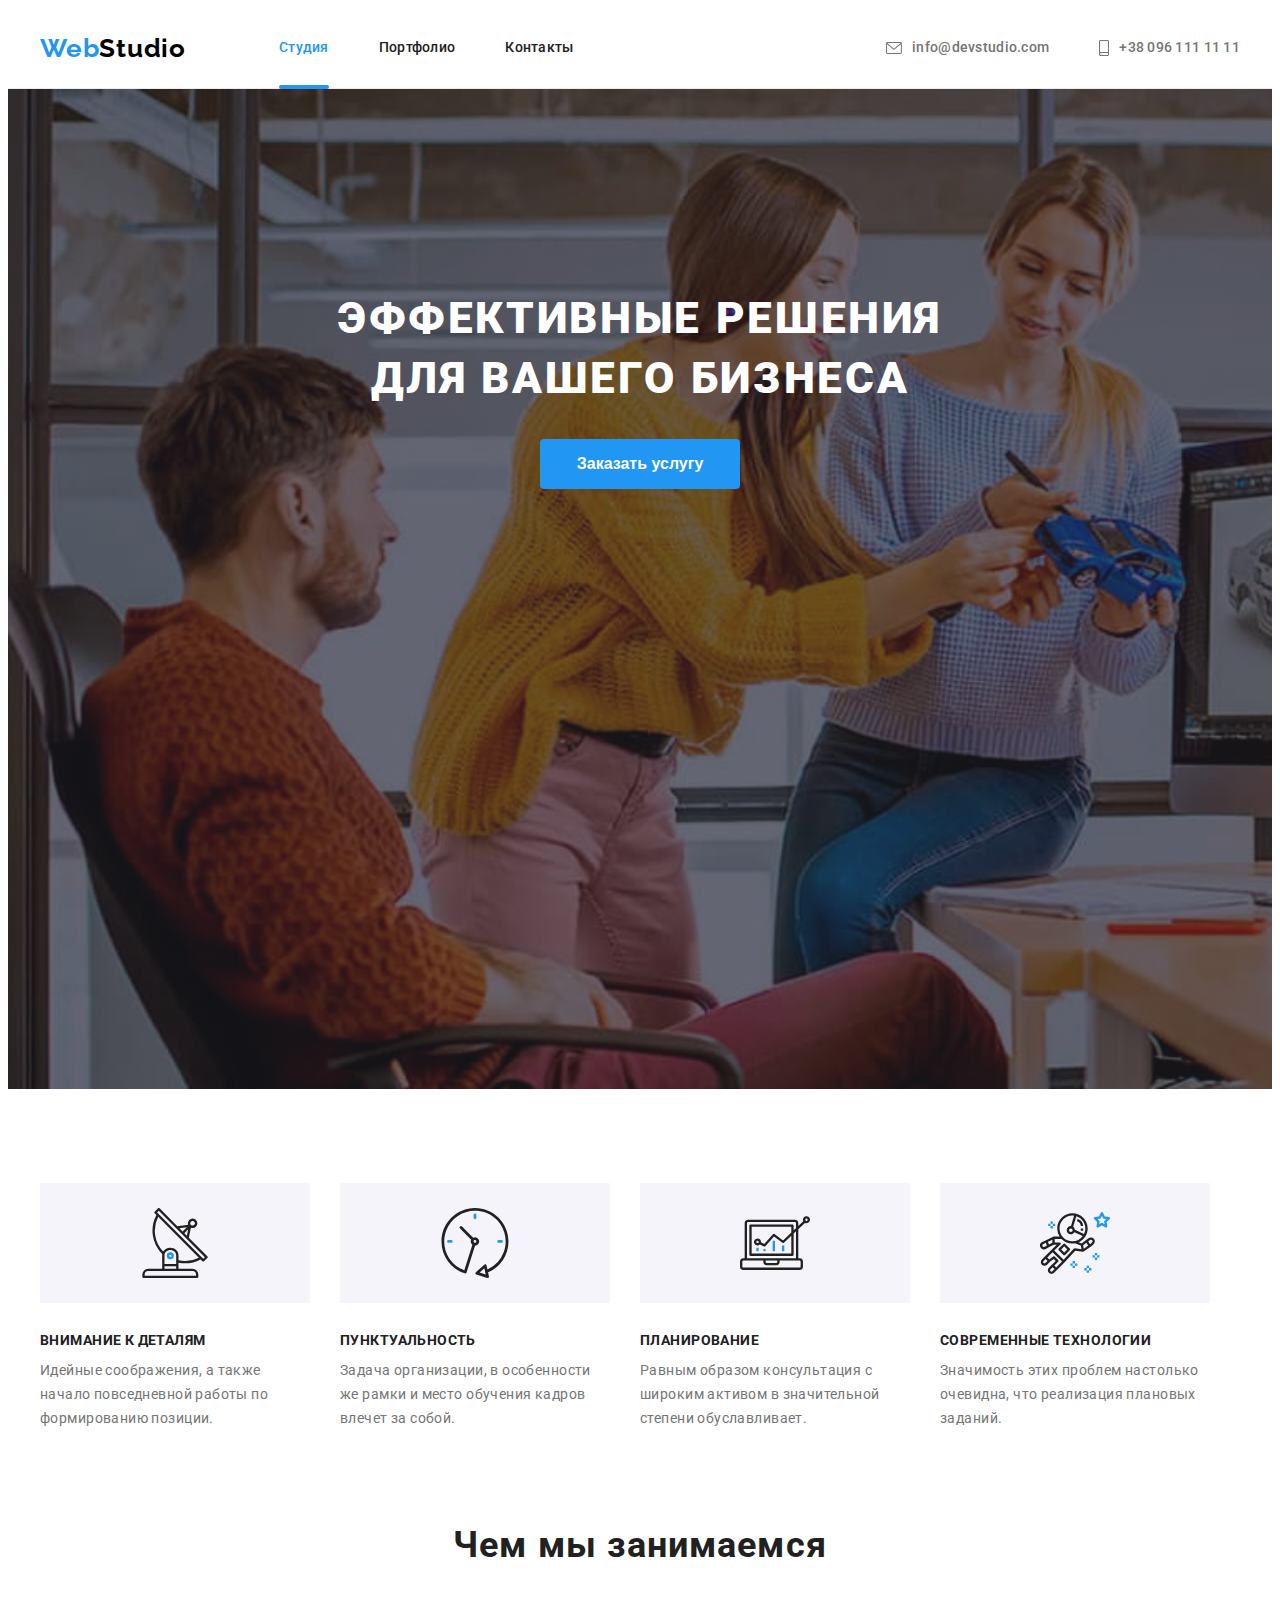
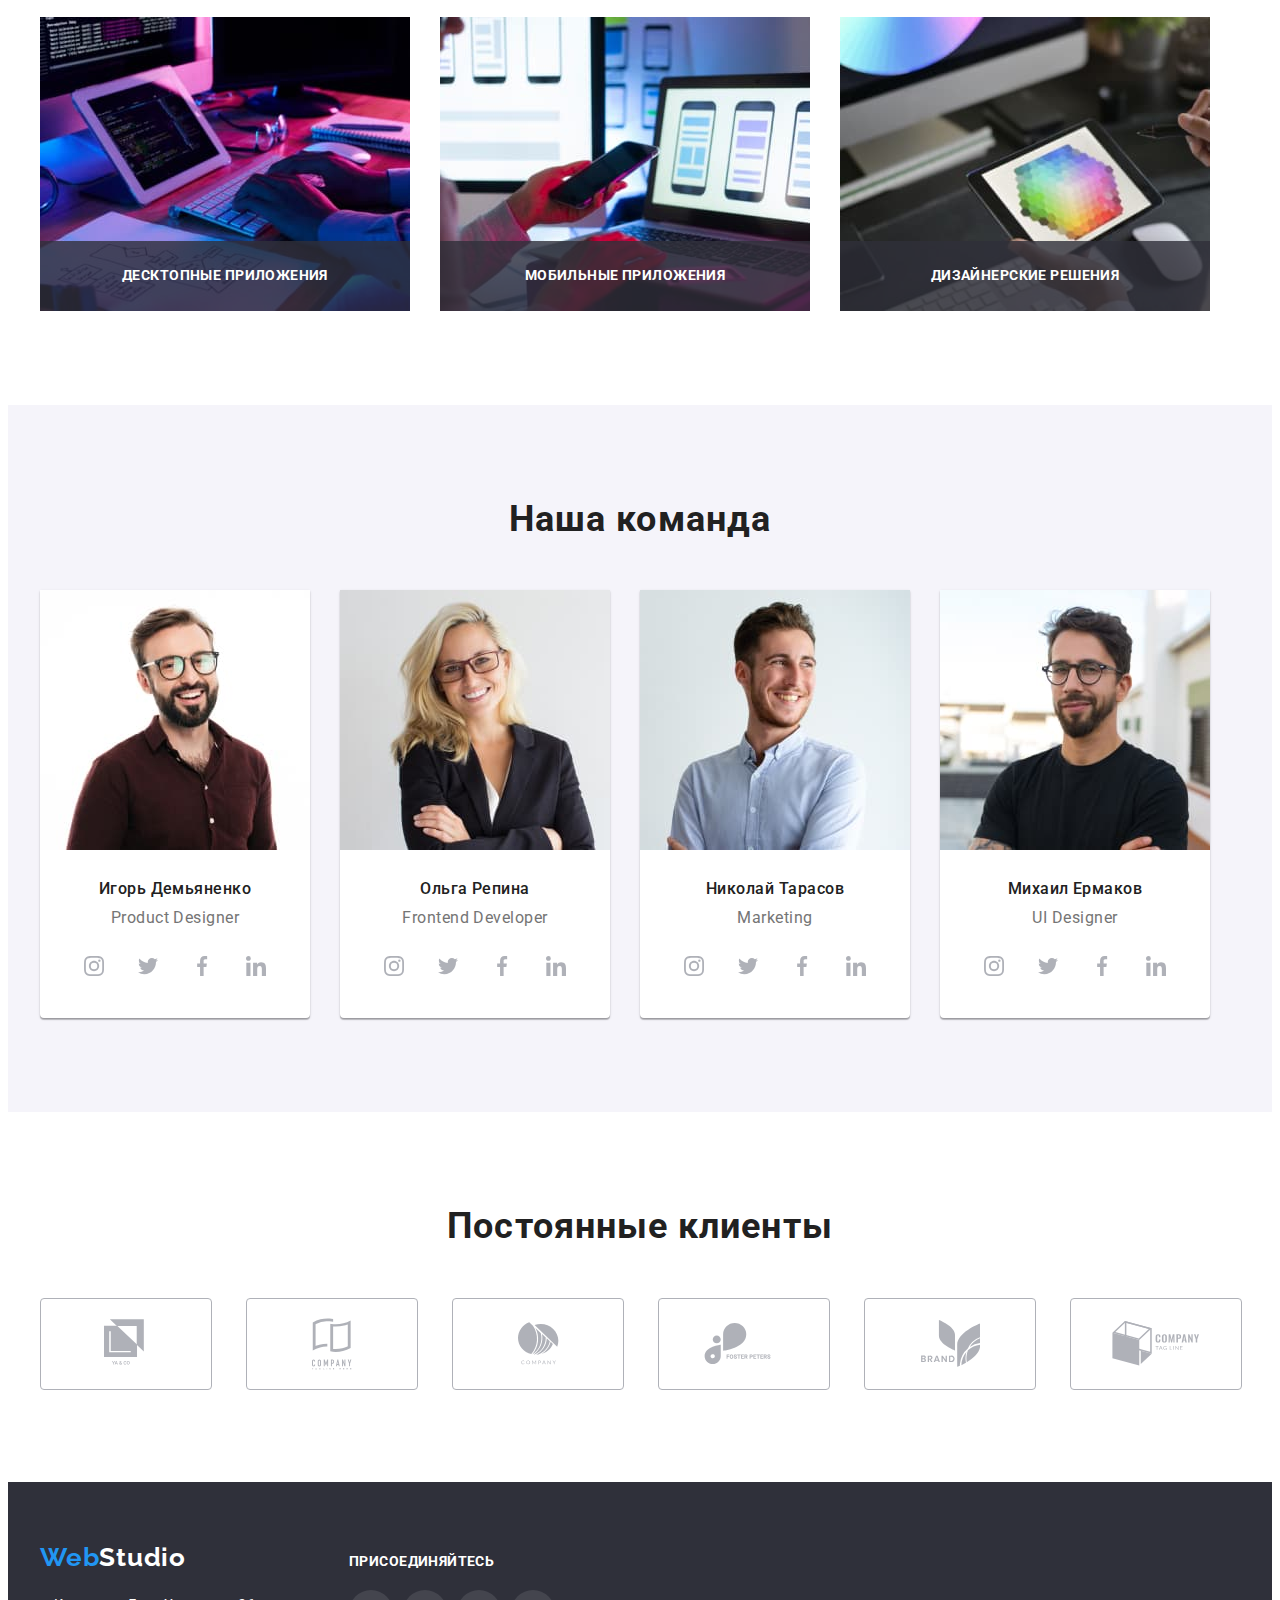
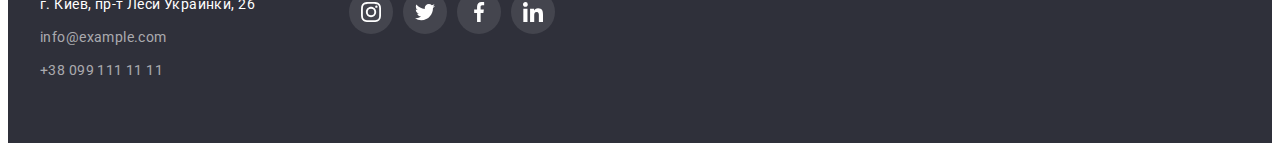
==== index.html @ 07dff934 "add files" ====
<!DOCTYPE html>
<html lang="ru">
  <head>
    <meta charset="UTF-8" />
    <meta http-equiv="X-UA-Compatible" content="IE=edge" />
    <meta name="viewport" content="width=device-width, initial-scale=1.0" />
    <title>Веб студия</title>
    <link
      rel="stylesheet"
      href="https://cdnjs.cloudflare.com/ajax/libs/modern-normalize/1.0.0/modern-normalize.min.css"
      integrity="sha512-ISS7cAi1PEhQ8jnbJpJZMd29NlhNj4AWYyLOSp2CE/CsHxTCu+r+t0D2yoJudVrd0/8fTVPUVDzY5Tvli75u/g=="
      crossorigin="anonymous"
    />
    <link rel="preconnect" href="https://fonts.gstatic.com" />
    <link
      href="https://fonts.googleapis.com/css2?family=Raleway:wght@700&family=Roboto:wght@400;500;700;900&display=swap"
      rel="stylesheet"
    />
    <link rel="stylesheet" href="./css/styles.css" />
  </head>
  <body>
    <!-- Навигация -->
    <header class="header">
      <div class="container">
        <nav class="navigation">
          <a class="link logo-link" href="./index.html" lang="en"
            >Web<span class="logo-text">Studio</span></a>
          <ul class="nav-container navigation-list list">
            <li class="navigation-list-item">
              <a class="navigation-link link current" href="./index.html"
                >Студия</a>
            </li>
            <li class="navigation-list-item">
              <a class="navigation-link link" href="./portfolio.html"
                >Портфолио</a>
            </li>
            <li class="navigation-list-item">
              <a class="navigation-link link" href="">Контакты</a>
            </li>
          </ul>
        </nav>
        <ul class="contact-list list">
          <li class="contact-list-item">
            <a class="link contact-link" href="mailto:info@devstudio.com"
              lang="en">
              <svg class="contact-icon" width="16" height="12" >
                <use href="./img/icons.svg#icon-envelope"></use>
              </svg>
              info@devstudio.com</a>
          </li>
          <li class="contact-list-item">
            <a class="link contact-link" href="tel:+380961111111">
              <svg class="contact-icon" width="10" height="16">
                <use href="./img/icons.svg#icon-smartphone"></use>
              </svg>
            +38 096 111 11 11</a>
          </li>
        </ul>
      </div>
    </header>
    <main>
      <!-- Hero -->
      <section class="hero ">
        <div class="container">
          <h1 class="hero-title">Эффективные решения для вашего бизнеса</h1>
          <button class="modal-btn" type="button" data-modal-open >Заказать услугу</button>
        </div>
      </section>
      <!-- Наши принципы -->
      <section class="section principle">
        <div class="container">
          <h2 class="visually-hidden">Наши принципы</h2>
          <ul class="principle-list list">
            <li class="principle-list-item">
              <div class="principle-img">
              <svg class="principle-icon" width="70" height="70">
                <use href="./img/icons.svg#icon-antenna"></use>
              </svg>
              </div>
              <h3 class="principle-title">Внимание к деталям</h3>
              <p class="principle-description">
                Идейные соображения, а также начало повседневной работы по
                формированию позиции.
              </p>
            </li>
            <li class="principle-list-item">
              <div class="principle-img">
              <svg class="principle-icon" width="70" height="70">
                <use href="./img/icons.svg#icon-clock"></use>
              </svg>
              </div>
              <h3 class="principle-title">Пунктуальность</h3>
              <p class="principle-description">
                Задача организации, в особенности же рамки и место обучения
                кадров влечет за собой.
              </p>
            </li>
            <li class="principle-list-item">
              <div class="principle-img">
              <svg class="principle-icon" width="70" height="70">
                <use href="./img/icons.svg#icon-diagram"></use>
              </svg>
              </div>
              <h3 class="principle-title">Планирование</h3>
              <p class="principle-description">
                Равным образом консультация с широким активом в значительной
                степени обуславливает.
              </p>
            </li>
            <li class="principle-list-item">
              <div class="principle-img">
              <svg class="principle-icon" width="70" height="70">
                <use href="./img/icons.svg#icon-astronaut"></use>
              </svg>
              </div>
              <h3 class="principle-title">Современные технологии</h3>
              <p class="principle-description">
                Значимость этих проблем настолько очевидна, что реализация
                плановых заданий.
              </p>
            </li>
          </ul>
        </div>
      </section>
      <!-- Наши работы -->
      <section class="section our-works">
        <div class="container">
          <h2 class="section-title">Чем мы занимаемся</h2>
          <ul class="work-list list">
            <li class="work-item thumb">
              <div class="thumb">
                <img
                src="./img/prog_1.jpg"
                alt="програмирование"
                width="370"
                height="294"
              /> 
               <div class="thumb-label">
                <h3 class="thumb-description" >Десктопные приложения</h3>
              </div>
              </div>
            </li>
            <li class="work-item">
              <div class="thumb">
                <img 
                src="./img/smart_2.jpg"
                alt="смартфоны"
                width="370"
                height="294"
              /> <div class="thumb-label">
                <h3 class="thumb-description" >Мобильные приложения</h3>
              </div>
              </div>
            </li>
            <li class="work-item">
              <div class="thumb">
                <img
                src="./img/des_3.jpg"
                alt="графический дизайн"
                width="370"
                height="294"
              /> <div class="thumb-label">
               <h3 class="thumb-description" > Дизайнерские решения</h3>
              </div>
              </div>
            </li>
          </ul>
        </div>
      </section>
      <!-- Наша команда -->
      <section class="section our-team">
        <div class="container">
          <h2 class="section-title">Наша команда</h2>
          <ul class="team-list list">
            <li class="team-item">
              <div class="team-img">
                <img
                  src="./img/men_1.jpg"
                  alt="Участник команды"
                  width="270"
                  height="260"
                />
              </div>
              <div class="team-description">
                <h3 class="team-title">Игорь Демьяненко</h3>
                <p class="team-prof" lang="en">Product Designer</p>
                <ul class="social-list list">                  
                  <li class="social-list-item">
                    <a class="social-link link" href="">
                    <svg class="social-icon" width="20" height="20" >
                      <use href="./img/icons.svg#icon-instagram"></use>
                    </svg>
                  </a>
                </li>
                  <li class="social-list-item">
                    <a class="social-link link" href="">
                    <svg class="social-icon" width="20" height="20" >
                      <use href="./img/icons.svg#icon-twitter"></use>
                    </svg>
                  </a></li>
                  <li class="social-list-item">
                    <a class="social-link link" href="">
                    <svg class="social-icon" width="20" height="20" >
                      <use href="./img/icons.svg#icon-facebook"></use>
                    </svg>
                  </a></li>
                  <li class="social-list-item">
                    <a class="social-link link" href="">
                    <svg class="social-icon" width="20" height="20" >
                      <use href="./img/icons.svg#icon-linkedin"></use>
                    </svg>
                  </a>
                </li>
                </ul> 
              </div>
            </li>
            <li class="team-item">
              <div class="team-img">
                <img
                  src="./img/woman_1.jpg"
                  alt="Участник команды"
                  width="270"
                  height="260"
                />
              </div>
              <div class="team-description">
                <h3 class="team-title">Ольга Репина</h3>
                <p class="team-prof" lang="en">Frontend Developer</p>
                <ul class="social-list list">
                  <li class="social-list-item">
                    <a class="social-link link" href="">
                      <svg class="social-icon" width="20" height="20">
                        <use href="./img/icons.svg#icon-instagram"></use>
                      </svg>
                    </a>
                  </li>
                  <li class="social-list-item">
                    <a class="social-link link" href="">
                      <svg class="social-icon" width="20" height="20">
                        <use href="./img/icons.svg#icon-twitter"></use>
                      </svg>
                    </a>
                  </li>
                  <li class="social-list-item">
                    <a class="social-link link" href="">
                      <svg class="social-icon" width="20" height="20">
                        <use href="./img/icons.svg#icon-facebook"></use>
                      </svg>
                    </a>
                  </li>
                  <li class="social-list-item">
                    <a class="social-link link" href="">
                      <svg class="social-icon" width="20" height="20">
                        <use href="./img/icons.svg#icon-linkedin"></use>
                      </svg>
                    </a>
                  </li>
                </ul>
              </div>
            </li>
            <li class="team-item">
              <div class="team-img">
                <img
                  src="./img/men_2.jpg"
                  alt="Участник команды"
                  width="270"
                  height="260"
                />
              </div>
              <div class="team-description">
                <h3 class="team-title">Николай Тарасов</h3>
                <p class="team-prof" lang="en">Marketing</p>
                <ul class="social-list list">
                  <li class="social-list-item">
                    <a class="social-link link" href="">
                      <svg class="social-icon" width="20" height="20">
                        <use href="./img/icons.svg#icon-instagram"></use>
                      </svg>
                    </a>
                  </li>
                  <li class="social-list-item">
                    <a class="social-link link" href="">
                      <svg class="social-icon" width="20" height="20">
                        <use href="./img/icons.svg#icon-twitter"></use>
                      </svg>
                    </a>
                  </li>
                  <li class="social-list-item">
                    <a class="social-link link" href="">
                      <svg class="social-icon" width="20" height="20">
                        <use href="./img/icons.svg#icon-facebook"></use>
                      </svg>
                    </a>
                  </li>
                  <li class="social-list-item">
                    <a class="social-link link" href="">
                      <svg class="social-icon" width="20" height="20">
                        <use href="./img/icons.svg#icon-linkedin"></use>
                      </svg>
                    </a>
                  </li>
                </ul>
              </div>
            </li>
            <li class="team-item">
              <div class="team-img">
                <img
                  src="./img/man_3.jpg"
                  alt="Участник команды"
                  width="270"
                  height="260"
                />
              </div>
              <div class="team-description">
                <h3 class="team-title">Михаил Ермаков</h3>
                <p class="team-prof" lang="en">UI Designer</p>
                <ul class="social-list list">
                  <li class="social-list-item">
                    <a class="social-link link" href="">
                      <svg class="social-icon" width="20" height="20">
                        <use href="./img/icons.svg#icon-instagram"></use>
                      </svg>
                    </a>
                  </li>
                  <li class="social-list-item">
                    <a class="social-link link" href="">
                      <svg class="social-icon" width="20" height="20">
                        <use href="./img/icons.svg#icon-twitter"></use>
                      </svg>
                    </a>
                  </li>
                  <li class="social-list-item">
                    <a class="social-link link" href="">
                      <svg class="social-icon" width="20" height="20">
                        <use href="./img/icons.svg#icon-facebook"></use>
                      </svg>
                    </a>
                  </li>
                  <li class="social-list-item">
                    <a class="social-link link" href="">
                      <svg class="social-icon" width="20" height="20">
                        <use href="./img/icons.svg#icon-linkedin"></use>
                      </svg>
                    </a>
                  </li>
                </ul>
              </div>
            </li>
          </ul>
        </div>
      </section>
      <!-- Постоянные клиенты -->
      <section class="section clients">
          <h2 class="section-title">Постоянные клиенты</h2>
            <div class="container">
            <ul class="clients-list list">
            <li class="clients-list-item">
              <a href="" class="client-link">
                <svg class="client-icon" width="44" height="49">
                  <use href="./img/icons.svg#icon-logo-1"></use>
                </svg>
              </a>
            </li>
            <li class="clients-list-item">
              <a href="" class="client-link">
                <svg class="client-icon" width="40" height="52">
                  <use href="./img/icons.svg#icon-logo-2"></use>
                </svg>
              </a>
            </li>
            <li class="clients-list-item">
              <a href="" class="client-link">
                <svg class="client-icon" width="41" height="43">
                  <use href="./img/icons.svg#icon-logo-3"></use>
                </svg>
              </a>
            </li>
            <li class="clients-list-item">
              <a href="" class="client-link">
                <svg class="client-icon" width="80" height="42">
                  <use href="./img/icons.svg#icon-logo-4"></use>
                </svg>
              </a>
            </li>
            <li class="clients-list-item">
              <a href="" class="client-link">
                <svg class="client-icon" width="59" height="47">
                  <use href="./img/icons.svg#icon-logo-5"></use>
                </svg>
              </a>
            </li>
            <li class="clients-list-item">
              <a href="" class="client-link">
                <svg class="client-icon" width="88" height="45">
                  <use href="./img/icons.svg#icon-logo-6"></use>
                </svg>
              </a>
            </li>
          </ul>
        </div>
      </section>
    </main>
    <!-- Футер -->
    <footer class="section footer">
      <div class="container footer-container">
        <div class="adress-footer">
        <a class="link logo-link" href="./index.html" lang="en"
>Web<span class="logo-text-light">Studio</span></a>
        <address class="adress">
          <ul class="footer-contact-list list">
            <li class="contact-item">
              <a
                class="link adress-link"
                href="https://goo.gl/maps/dKYA59sypBsLwq4S9"
                target="_blank"
                rel="noopener noreferrer"
                >г. Киев, пр-т Леси Украинки, 26</a
              >
            </li>
            <li class="contact-item">
              <a class="link contact-link-footer" href="mailto:info@example.com"
                >info@example.com</a
              >
            </li>
            <li class="contact-item">
              <a class="link contact-link-footer" href="tel:+380991111111"
                >+38 099 111 11 11</a
              >
            </li>
          </ul>
        </address>
        </div>
        <div class="footer-social">
          <p class="footer-social-title">ПРИСОЕДИНЯЙТЕСЬ</p>
          <ul class="footer-social-list list">
            <li class="footer-social-list-item">
              <a class="footer-social-link link" href="">
                <svg class="footer-social-icon" width="20" height="20">
                  <use href="./img/icons.svg#icon-instagram"></use>
                </svg>
              </a>
            </li>
            <li class="footer-social-list-item">
              <a class="footer-social-link link" href="">
                <svg class="footer-social-icon" width="20" height="20">
                  <use href="./img/icons.svg#icon-twitter"></use>
                </svg>
              </a>
            </li>
            <li class="footer-social-list-item">
              <a class="footer-social-link link" href="">
                <svg class="footer-social-icon" width="20" height="20">
                  <use href="./img/icons.svg#icon-facebook"></use>
                </svg>
              </a>
            </li>
            <li class="footer-social-list-item">
              <a class="footer-social-link link" href="">
                <svg class="footer-social-icon" width="20" height="20">
                  <use href="./img/icons.svg#icon-linkedin"></use>
                </svg>
              </a>
            </li>
          </ul>
        </div>
      </div>
    </footer>
    <div class="backdrop is-hidden" data-modal>
      <div class="modal">
        <button class="close-btn" type="button" data-modal-close>
          <svg class="modal-icon" width="11" height="11">
            <use href="./img/icons.svg#icon-Vector"></use>
          </svg> 
        </button>
      </div>
    </div>
    <script src="js/modal.js"></script>
  </body>
</html>
---- css/styles.css ----
:root {
  --main-font: 'Roboto', sans-serif;
  --secondary-font: 'Raleway', sans-serif;
  --accent-color: #2196f3;
  --title-color: #212121;
  --text-color: #757575;
  --back-color: #fff;
  --icon-color: #afb1b8;
  --container-width: 1200px;
  --title-mb: 50px;
  --container-pl: 15px;
  --container-pr: 15px;
  --link-pt: 32px;
  --link-pb: 32px;
  --bg-item-color: #f5f4fa;
  --timing-function: cubic-bezier(0.4, 0, 0.2, 1);
}
h1,
h2,
h3,
p {
  margin: 0;
}
ul,
ol {
  margin: 0;
  padding: 0;
}

img {
  display: block;
}

body {
  font-family: var(--main-font);
}
.link {
  text-decoration: none;
}
.list {
  list-style: none;
}
.visually-hidden {
  position: absolute !important;
  clip: rect(1px 1px 1px 1px); /* IE6 IE7 */
  clip: rect(1px 1px 1px 1px);
  padding: 0 !important;
  border: 0 !important;
  height: 1px !important;
  width: 1px !important;
  overflow: hidden;
}

.container {
  width: var(--container-width);
  margin: 0 auto;
  padding-left: var(--container-pl);
  padding-right: var(--container-pr);
}
.section {
  align-items: center;
  padding-top: 94px;
  padding-bottom: 94px;
}
.adress {
  font-style: normal;
}

/* HEADER */

.header .container {
  display: flex;
  align-items: center;
}
.header {
  border-bottom: 1px solid #ececec;
}
.navigation {
  display: flex;
  align-items: center;
}
.nav-container {
  display: flex;
  align-items: center;
}
.contact-list {
  display: flex;
  align-items: center;
  margin-left: auto;
}
.contact-list-item:not(:last-child) {
  margin-right: 50px;
}

.logo-link {
  display: inline-block;
  font-family: var(--secondary-font);
  font-weight: 700;
  font-size: 26px;
  line-height: 1.19;
  letter-spacing: 0.03em;
  color: var(--accent-color);
  margin-right: 93px;
  padding-top: 24px;
  padding-bottom: 24px;
}
.logo-text {
  font-weight: 700;
  font-size: 26px;
  line-height: 1.19;
  letter-spacing: 0.03em;
  color: #000000;
}
.logo-text-light {
  font-weight: 700;
  font-size: 26px;
  line-height: 1.19;
  letter-spacing: 0.03em;
  color: var(--back-color);
}
.navigation-link {
  display: inline-block;
  font-weight: 500;
  font-size: 14px;
  line-height: 1.14;
  letter-spacing: 0.02em;
  color: var(--title-color);
  padding-top: var(--link-pt);
  padding-bottom: var(--link-pb);
  transition: color 250ms var(--timing-function);
}
.navigation-list-item:not(:last-child) {
  margin-right: 50px;
}
.current {
  color: var(--accent-color);
  position: relative;
}
.current::after {
  position: absolute;
  display: block;
  bottom: -1px;
  left: 0;
  content: '';
  width: 100%;
  background: var(--accent-color);
  border-radius: 2px;
  height: 4px;
}
.navigation-link:hover,
.navigation-link:focus {
  color: var(--accent-color);
}
.contact-link {
  display: flex;
  align-items: center;
  font-weight: 500;
  font-size: 14px;
  line-height: 1.14;
  letter-spacing: 0.02em;
  color: var(--text-color);
  padding-top: var(--link-pt);
  padding-bottom: var(--link-pb);
  transition: color 250ms var(--timing-function);
}

.contact-link:hover,
.contact-link:focus {
  color: var(--accent-color);
}
.contact-icon {
  margin-right: 10px;
  fill: currentColor;
}
/* HERO */
.hero {
  max-width: 1600px;
  height: 600px;
  background-color: #2f303a;
  background-image: linear-gradient(
      rgba(47, 48, 58, 0.4),
      rgba(47, 48, 58, 0.4)
    ),
    url(../img/img_bg.jpg);
  background-repeat: no-repeat;
  background-size: cover;
  padding: 200px 0;
  text-align: center;
  margin-left: auto;
  margin-right: auto;
}

.hero-title {
  font-weight: 900;
  font-size: 44px;
  max-width: 696px;
  text-align: center;
  line-height: 1.36;
  letter-spacing: 0.06em;
  text-transform: uppercase;
  color: var(--back-color);
  margin: auto;
}
.modal-btn {
  display: inline-block;
  min-width: 200px;
  font-weight: 700;
  font-size: 16px;
  line-height: 1.87;
  background-color: var(--accent-color);
  color: var(--back-color);
  padding: 10px 32px;
  border-radius: 4px;
  margin-top: 30px;
  border: none;
  transition: background-color 250ms var(--timing-function);
}
.modal-btn:hover,
.modal-btn:focus {
  background-color: #188ce8;
  cursor: pointer;
}
.backdrop {
  position: fixed;
  top: 0;
  left: 0;
  width: 100%;
  height: 100%;
  opacity: 1;
  background-color: rgba(0, 0, 0, 0.2);
  transition: opacity 250ms var(--timing-function);
}
.backdrop.is-hidden {
  opacity: 0;
  pointer-events: none;
}
.backdrop.is-hidden .modal {
  transform: translate(-50%, -50%) scale(0);
}
.modal {
  position: absolute;
  top: 50%;
  left: 50%;
  transform: translate(-50%, -50%) scale(1);
  min-width: 528px;
  min-height: 581px;
  background-color: var(--back-color);
  box-shadow: 0px 4px 4px rgba(0, 0, 0, 0.25);
  transition: transform 250ms var(--timing-function);
}
.close-btn {
  position: absolute;
  top: 8px;
  right: 8px;
  width: 30px;
  height: 30px;
  border-radius: 50%;
  background: #ffffff;
  border: 1px solid rgba(0, 0, 0, 0.1);
  transition: background-color 250ms var(--timing-function);
}
.close-btn:hover,
.close-btn:focus {
  background-color: red;
}

.modal-icon {
  transition: fill 250ms var(--timing-function);
}

.close-btn:hover .modal-icon,
.close-btn:focus .modal-icon {
  fill: var(--back-color);
}

/* PRINCIPLE */
.principle-img {
  display: flex;
  align-items: center;
  justify-content: center;
  width: 270px;
  height: 120px;
  background-color: var(--bg-item-color);
  margin-bottom: 30px;
}
.principle-list {
  display: flex;
  align-items: center;
}
.principle-title {
  font-weight: 700;
  font-size: 14px;
  line-height: 1.14;
  letter-spacing: 0.03em;
  text-transform: uppercase;
  color: var(--title-color);
  margin-bottom: 10px;
}

.principle-description {
  font-size: 14px;
  line-height: 1.71;
  letter-spacing: 0.03em;
  color: var(--text-color);
}

.principle-list-item {
  width: 270px;
}
.principle-list-item:not(:last-child) {
  margin-right: 30px;
}
/* WORKS */
.section-title {
  font-weight: 700;
  font-size: 36px;
  line-height: 1.16;
  letter-spacing: 0.03em;
  color: var(--title-color);
  text-align: center;
}
.our-works {
  padding-top: 0;
}
.work-list {
  display: flex;
  align-items: center;
}
.work-item:not(:last-child) {
  margin-right: 30px;
}
.section-title {
  margin-bottom: 50px;
}
.thumb {
  position: relative;
}
.thumb-label {
  position: absolute;
  bottom: 0;
  width: 100%;
  background-color: rgba(47, 48, 58, 0.8);
  padding: 27px 0;
}
.thumb-description {
  font-family: var(--main-font);
  font-weight: bold;
  font-size: 14px;
  line-height: 1.14;
  text-align: center;
  letter-spacing: 0.03em;
  text-transform: uppercase;
  color: var(--back-color);
}
/* TEAM */
.our-team {
  background-color: var(--bg-item-color);
}
.team-list {
  display: flex;
  margin-top: -30px;
  margin-left: -30px;
}
.team-item {
  flex-basis: calc(100% / 4-30px);
  margin-top: 30px;
  margin-left: 30px;
  width: 270px;
  background-color: var(--back-color);
  box-shadow: 0px 1px 3px rgba(0, 0, 0, 0.12), 0px 1px 1px rgba(0, 0, 0, 0.14),
    0px 2px 1px rgba(0, 0, 0, 0.2);
  border-radius: 0px 0px 4px 4px;
}
.team-description {
  text-align: center;
  padding: 30px 32px;
}

.team-title {
  font-weight: 500;
  font-size: 16px;
  line-height: 1.18;
  letter-spacing: 0.03em;
  color: var(--title-color);
  margin-bottom: 10px;
}
.team-prof {
  font-size: 16px;
  line-height: 1.18;
  letter-spacing: 0.03em;
  color: var(--text-color);
  margin-bottom: 16px;
}
.social-list {
  display: flex;
  align-items: center;
  justify-content: space-between;
}

.social-link {
  display: flex;
  justify-content: center;
  align-items: center;
  width: 44px;
  height: 44px;
  border-radius: 50%;
  color: var(--icon-color);
  transition: background-color 250ms var(--timing-function);
}
.social-icon {
  fill: currentColor;
  transition: fill 250ms var(--timing-function);
}

.social-link:hover,
.social-link:focus {
  background-color: var(--accent-color);
  color: var(--back-color);
}
/* Постоянные клиенты */
.clients-list {
  display: flex;
  align-items: center;
  justify-content: space-between;
}
.clients-list-item {
  width: 170px;
  height: 90px;
}
.client-link {
  display: flex;
  width: 100%;
  height: 100%;
  align-items: center;
  justify-content: center;
  color: var(--icon-color);
  border: 1px solid var(--icon-color);
  border-radius: 4px;
  transition: border-color 250ms var(--timing-function);
}
.client-icon {
  fill: currentColor;
  transition: fill 250ms var(--timing-function);
}

.client-link:hover,
.client-link:focus {
  border-color: var(--accent-color);
  color: var(--accent-color);
}

/* FOOTER */
.adress-footer {
  margin-right: 70px;
}
.footer {
  background-color: #2f303a;
  padding-top: 60px;
  padding-bottom: 60px;
}
.footer .logo-link {
  padding-top: 0;
  padding-bottom: 0;
  margin-bottom: 20px;
}
.footer .contact-item:not(:last-child) {
  margin-bottom: 9px;
}
.adress-link {
  font-weight: 400;
  font-size: 14px;
  line-height: 1.71;
  letter-spacing: 0.03em;
  color: var(--back-color);
}
.contact-link-footer {
  font-weight: 400;
  font-size: 14px;
  line-height: 1.71;
  letter-spacing: 0.03em;
  color: rgba(255, 255, 255, 0.6);
  transition: color 250ms var(--timing-function);
}

.contact-link-footer:hover,
.contact-link-footer:focus {
  color: var(--accent-color);
}
.footer-container {
  display: flex;
  align-items: baseline;
}
.footer-social-title {
  font-family: var(--main-font);
  font-style: normal;
  font-weight: bold;
  font-size: 14px;
  line-height: 1.14;
  letter-spacing: 0.03em;
  text-transform: uppercase;
  color: var(--back-color);
  margin-bottom: 20px;
}
.footer-social-list {
  display: flex;
  align-items: center;
  justify-content: space-between;
  width: 206px;
}
.footer-social-list-item {
  width: 44px;
  height: 44px;
}
.footer-social-link {
  display: flex;
  align-items: center;
  justify-content: center;
  width: 100%;
  height: 100%;
  border-radius: 50%;
  background: rgba(255, 255, 255, 0.1);
  transition: background-color 250ms var(--timing-function);
}
.footer-social-icon {
  fill: var(--back-color);
}
.footer-social-link:hover,
.footer-social-link:focus {
  background-color: var(--accent-color);
}
/* PORTFOLIO */

.porfolio-btn-list {
  display: flex;
  margin-bottom: 34px;
  justify-content: center;
}

.portfolio-btn {
  display: inline-block;
  font-weight: 500;
  font-size: 16px;
  line-height: 1.62;
  letter-spacing: 0.03em;
  color: var(--title-color);
  padding: 6px 22px;
  text-align: center;
  border-radius: 4px;
  background-color: #f5f4fa;
  border: none;
  transition: background-color 250ms var(--timing-function),
    color 250ms var(--timing-function), box-shadow 250ms var(--timing-function);
}
.portfolio-btn-all {
  background-color: var(--accent-color);
  color: var(--back-color);
  box-shadow: 0px 3px 1px rgba(0, 0, 0, 0.1), 0px 1px 2px rgba(0, 0, 0, 0.08),
    0px 2px 2px rgba(0, 0, 0, 0.12);
}
.portfolio-items {
  margin-right: 8px;
}
.portfolio-btn:hover,
.portfolio-btn:focus {
  background-color: var(--accent-color);
  color: var(--back-color);
  cursor: pointer;
  box-shadow: 0px 3px 1px rgba(0, 0, 0, 0.1), 0px 1px 2px rgba(0, 0, 0, 0.08),
    0px 2px 2px rgba(0, 0, 0, 0.12);
}
.portfolio-card-link {
  display: block;
  transition: box-shadow 250ms var(--timing-function);
}
.portfolio-card-link:hover,
.portfolio-card-link:focus {
  box-shadow: 0px 1px 1px rgba(0, 0, 0, 0.12), 0px 4px 4px rgba(0, 0, 0, 0.06),
    1px 4px 6px rgba(0, 0, 0, 0.16);
}
/* EXAMPLE */
.example-title {
  font-weight: 700px;
  font-size: 18px;
  line-height: 2;
  letter-spacing: 0.06em;
  color: var(--title-color);
  margin-bottom: 4px;
}
.example-list {
  display: flex;
  flex-wrap: wrap;
  margin-top: -30px;
  margin-left: -30px;
}
.example-item {
  flex-basis: calc(100% / 3 - 30px);
  margin-top: 30px;
  margin-left: 30px;
  width: 370px;
}
.example-cont-description {
  padding: 20px 24px;
  border: 1px solid #eeeeee;
  border-top: none;
}
.example-description {
  font-weight: 400;
  font-size: 16px;
  line-height: 1.87;
  letter-spacing: 0.03em;
  color: var(--text-color);
}

.example-foto {
  position: relative;
  overflow: hidden;
}

.overlay-text {
  position: absolute;
  bottom: 0;
  padding: 63px 24px;
  width: 100%;
  height: 100%;
  overflow: hidden;
  font-family: var(--main-font);
  font-size: 18px;
  line-height: 1.55;
  letter-spacing: 0.03em;
  color: var(--back-color);
  background: rgba(33, 150, 243, 0.9);
  transform: translateY(101%);
  transition: transform 250ms var(--timing-function);
}

.portfolio-card-link:hover .overlay-text,
.portfolio-card-link:focus .overlay-text {
  transform: translateY(0%);
  display: inline-block;
}
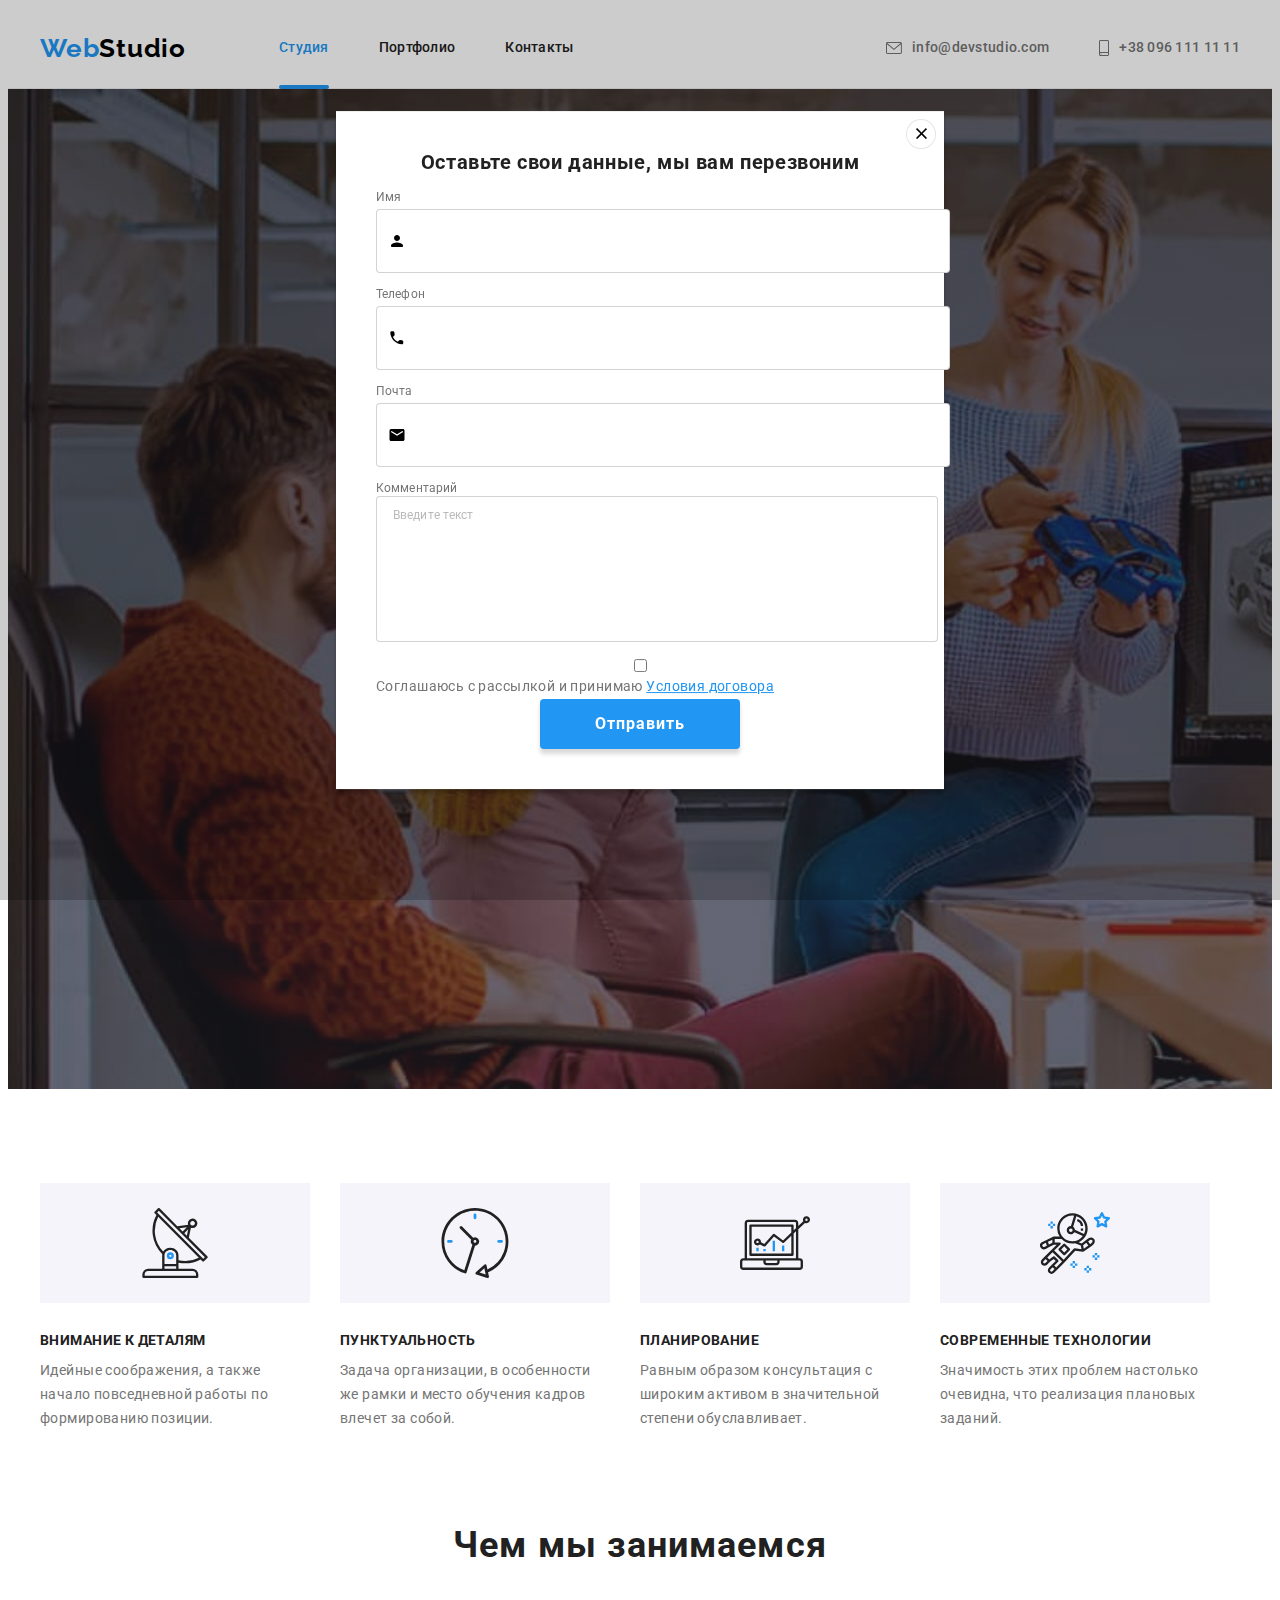
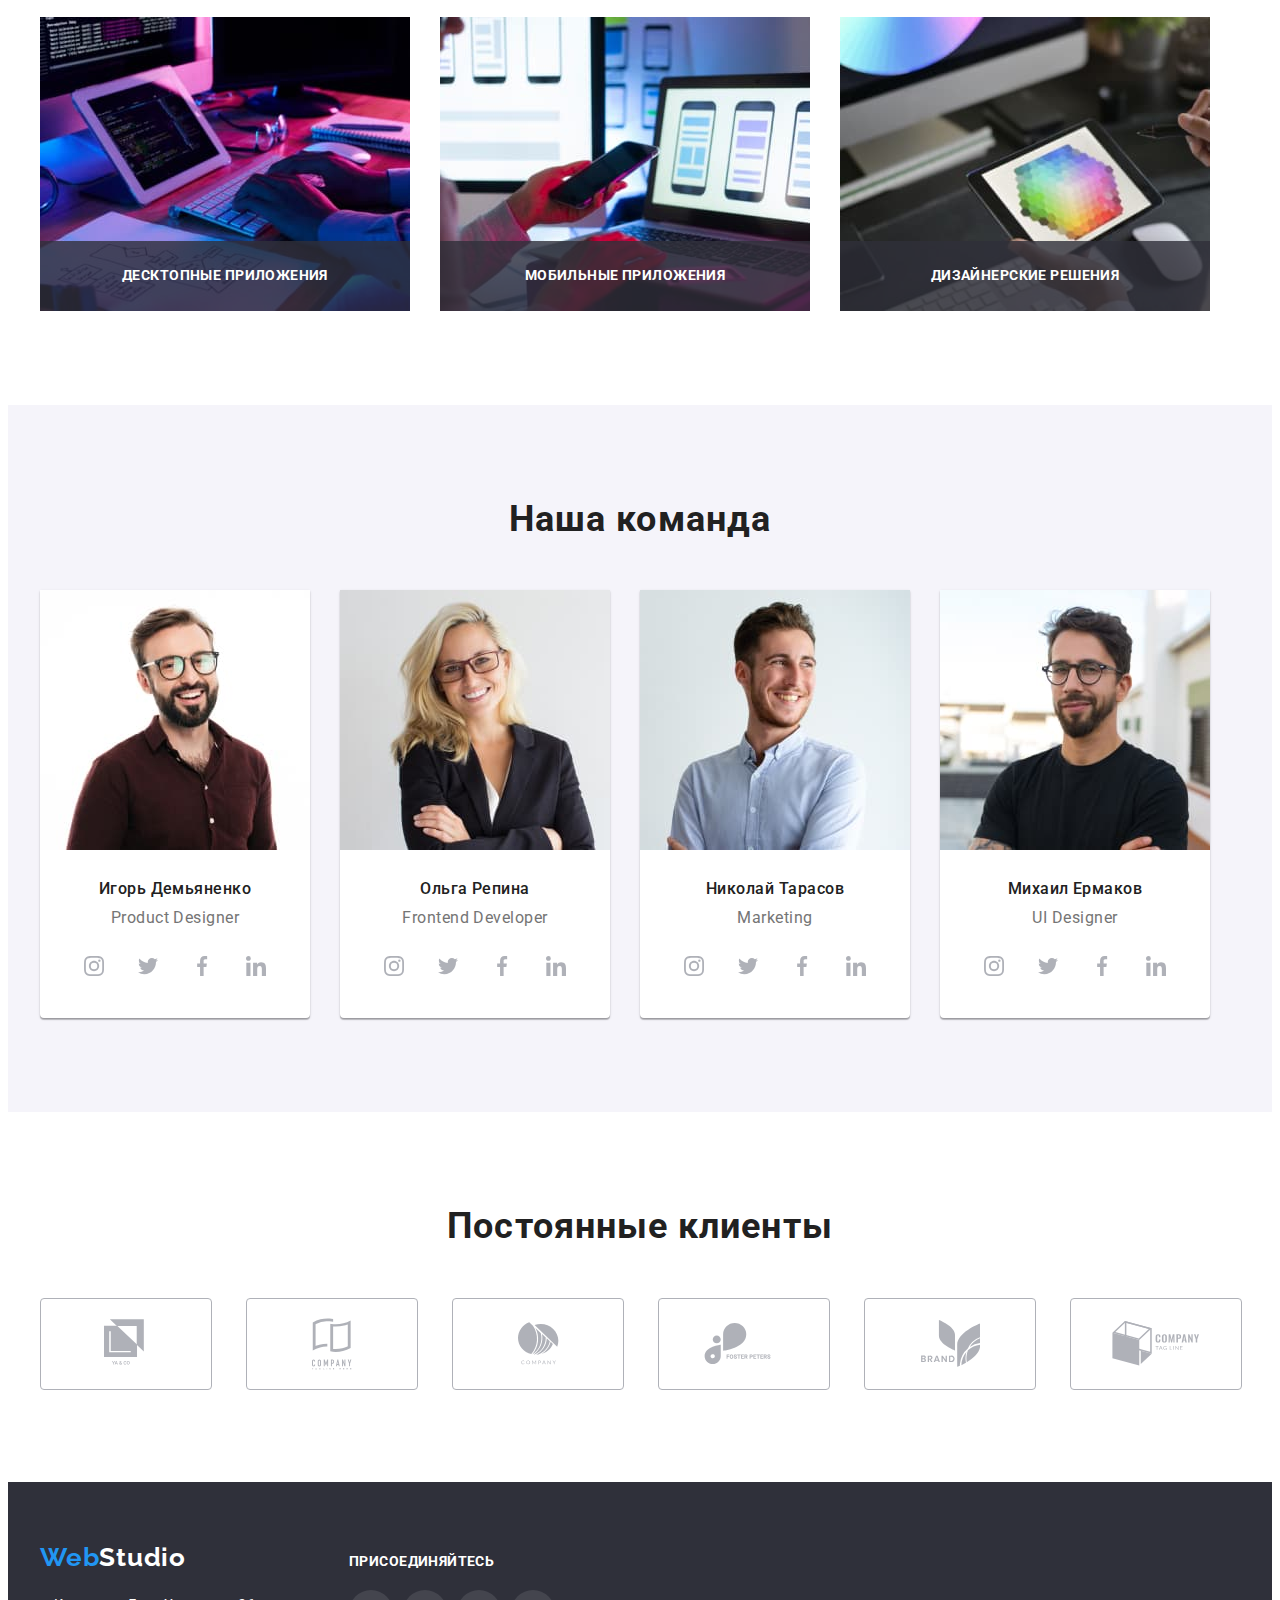
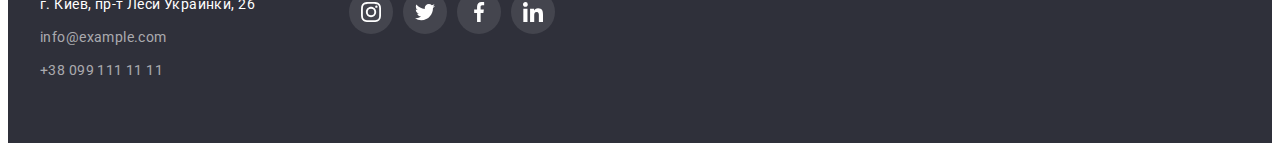
==== commit ab7d40bc: "mark4" ====
--- a/index.html
+++ b/index.html
@@ -465,8 +465,46 @@
         </div>
       </div>
     </footer>
-    <div class="backdrop is-hidden" data-modal>
+    <!-- MODAL -->
+    <div class="backdrop " data-modal>
       <div class="modal">
+        <form class="form" autocomplete="off">
+          <b class="form-title">Оставьте свои данные, мы вам перезвоним</b>
+            <label class="form-field">
+              <span class="form-label">Имя</span>
+              <span class="form-wrapper">
+                <input class="form-input" type="text" name="name">
+                <svg class="form-icon" width="18" height="18">
+                  <use href="./img/icons.svg#icon-person-black-18dp-1"></use>
+                </svg>
+              </span>
+            </label>
+            <label class="form-field">
+              <span class="form-label">Телефон</span>
+              <span class="form-wrapper">
+                <input class="form-input" type="tel" name="tel">
+                <svg class="form-icon" width="18" height="18">
+                  <use href="./img/icons.svg#icon-phone-black-18dp-1"></use>
+                </svg>
+              </span>
+            </label>
+            <label class="form-field">
+              <span class="form-label">Почта</span>
+              <span class="form-wrapper">
+                <input class="form-input" type="email" name="mail">
+                <svg class="form-icon" width="18" height="18">
+                  <use href="./img/icons.svg#icon-email-black-18dp-1"></use>
+                </svg>
+              </span>
+            </label>
+            <label class="form-field">
+              <span class="form-label">Комментарий</span>
+              <textarea class="form-comment" name="comment" placeholder="Введите текст"></textarea>
+            </label>
+            <input class="form-checkbox-input" type="checkbox" name="agreement" id="chec-inp">
+            <label class="form-checkbox" for="chec-inp">Соглашаюсь с рассылкой и принимаю&nbsp<a class="form-link" href="#">Условия договора</a></label>
+          <button class="form-btn" type="submit">Отправить</button>
+        </form>
         <button class="close-btn" type="button" data-modal-close>
           <svg class="modal-icon" width="11" height="11">
             <use href="./img/icons.svg#icon-Vector"></use>
--- a/css/styles.css
+++ b/css/styles.css
@@ -201,6 +201,8 @@
   color: var(--back-color);
   margin: auto;
 }
+/* MODAL */
+
 .modal-btn {
   display: inline-block;
   min-width: 200px;
@@ -241,6 +243,7 @@
   position: absolute;
   top: 50%;
   left: 50%;
+  padding: 40px;
   transform: translate(-50%, -50%) scale(1);
   min-width: 528px;
   min-height: 581px;
@@ -272,7 +275,115 @@
 .close-btn:focus .modal-icon {
   fill: var(--back-color);
 }
-
+.form {
+  display: flex;
+  flex-direction: column;
+}
+.form-title {
+  font-family: var(--main-font);
+  font-size: 20px;
+  line-height: 1.15;
+  text-align: center;
+  letter-spacing: 0.03em;
+  color: #212121;
+  margin-bottom: 12px;
+}
+.form-label {
+  font-family: var(--main-font);
+  font-size: 12px;
+  line-height: 1.16;
+  letter-spacing: 0.01em;
+  color: #757575;
+}
+.form-field:not(:last-child) {
+  margin-bottom: 10px;
+}
+.form-input {
+  width: 100%;
+  height: 40px;
+  padding-left: 42px;
+  padding-top: 11px;
+  padding-bottom: 11px;
+  border: 1px solid rgba(33, 33, 33, 0.2);
+  border-radius: 4px;
+  transition: border-color 250ms cubic-bezier(0.4, 0, 0.2, 1);
+}
+.form-input:focus {
+  border-color: var(--accent-color);
+  outline: none;
+}
+.form-input:focus + .form-icon {
+  fill: var(--accent-color);
+}
+.form-wrapper {
+  position: relative;
+  display: block;
+  margin-top: 4px;
+}
+
+.form-icon {
+  display: block;
+  position: absolute;
+  top: 50%;
+  left: 12px;
+  transform: translateY(-50%);
+  transition: fill 250ms cubic-bezier(0.4, 0, 0.2, 1);
+}
+.form-comment {
+  width: 100%;
+  height: 120px;
+  padding: 12px 16px;
+  border: 1px solid rgba(33, 33, 33, 0.2);
+  border-radius: 4px;
+  outline: none;
+  resize: none;
+  transition: border-color 250ms cubic-bezier(0.4, 0, 0.2, 1);
+}
+.form-comment:focus {
+  border-color: var(--accent-color);
+}
+.form-comment::placeholder {
+  font-family: var(--main-font);
+  font-size: 12px;
+  line-height: 1.16;
+  letter-spacing: 0.01em;
+  color: rgba(117, 117, 117, 0.5);
+}
+.form-btn {
+  margin: auto;
+  padding: 10px 55px;
+  font-family: Roboto;
+  font-style: normal;
+  font-weight: bold;
+  font-size: 16px;
+  line-height: 1.87;
+  display: flex;
+  align-items: center;
+  text-align: center;
+  letter-spacing: 0.06em;
+  color: #ffffff;
+  background: #2196f3;
+  box-shadow: 0px 4px 4px rgba(0, 0, 0, 0.15);
+  border-radius: 4px;
+  border: none;
+}
+.form-btn:hover,
+.form-btn:focus {
+  background: #188ce8;
+}
+
+.form-checkbox {
+  display: flex;
+  align-items: center;
+  font-family: var(--main-font);
+  font-size: 14px;
+  line-height: 1.71;
+  letter-spacing: 0.03em;
+  color: #757575;
+}
+.form-link {
+  color: var(--accent-color);
+}
 /* PRINCIPLE */
 .principle-img {
   display: flex;
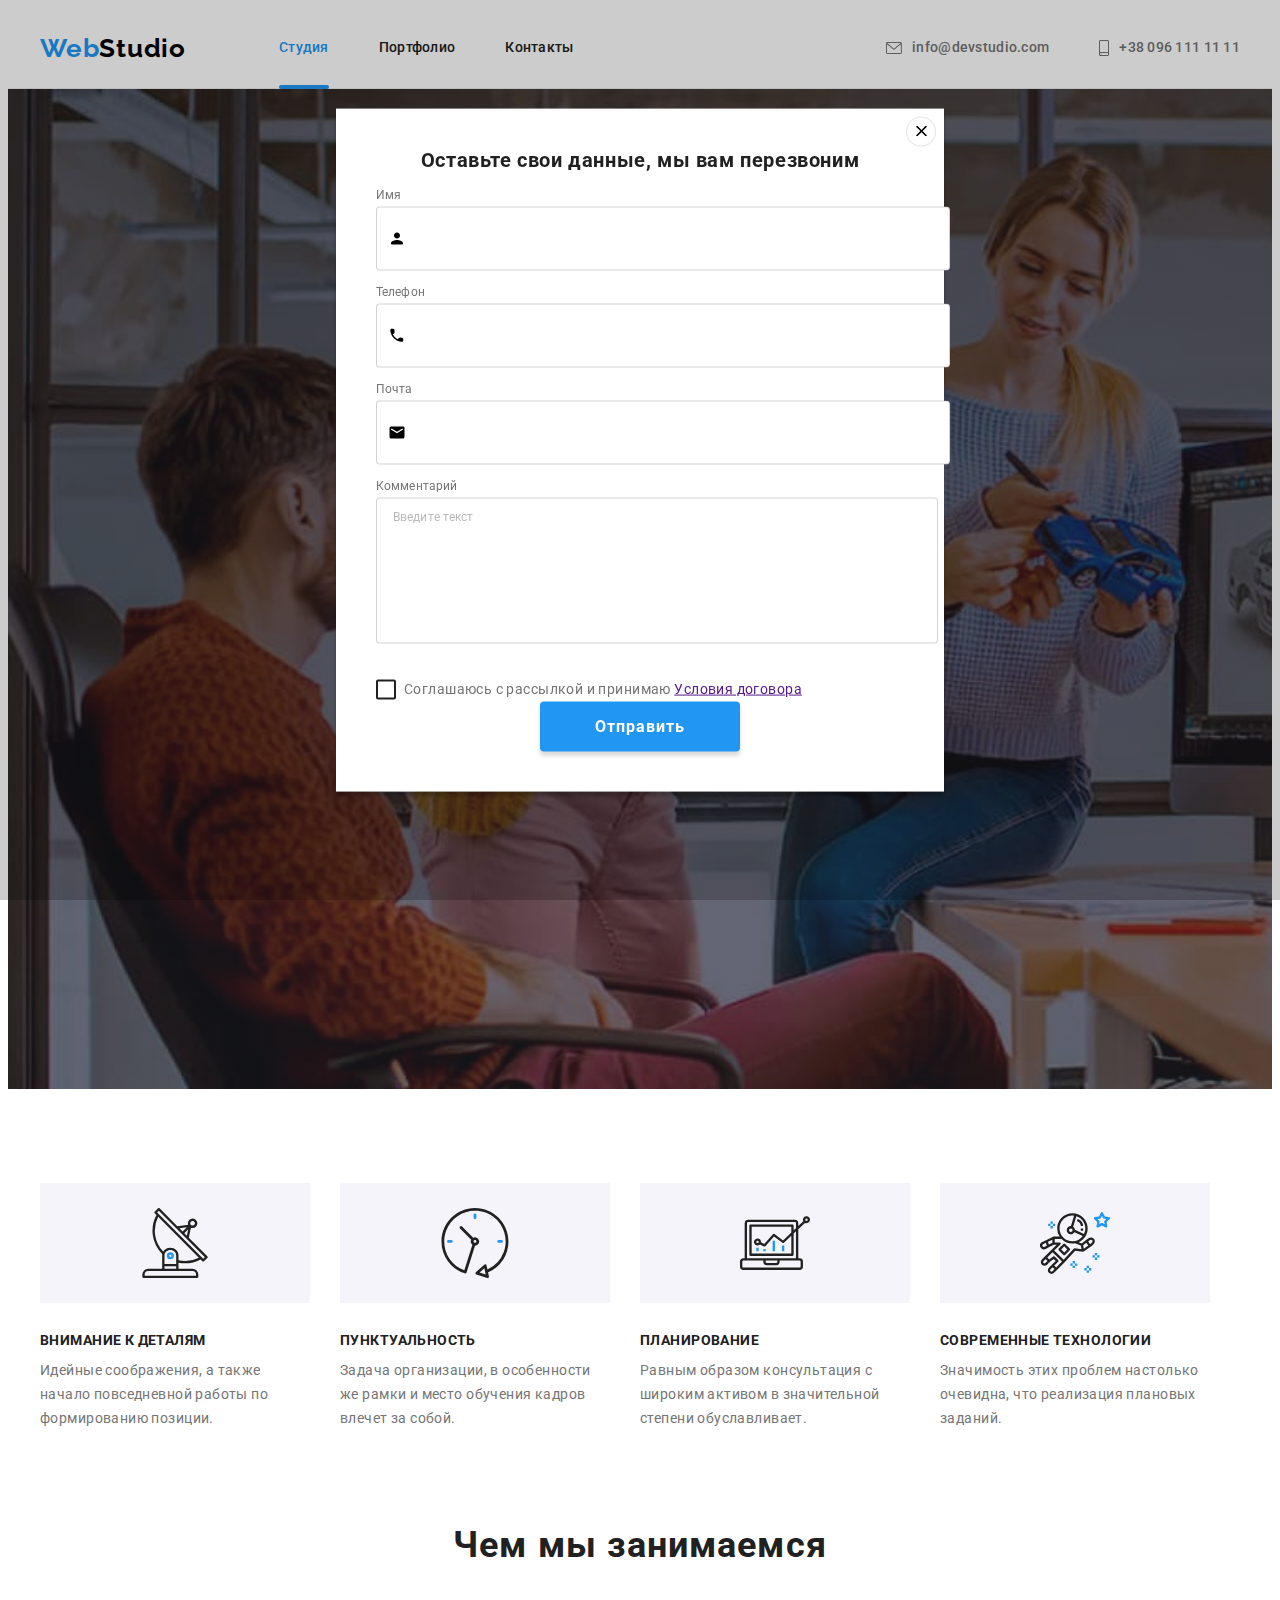
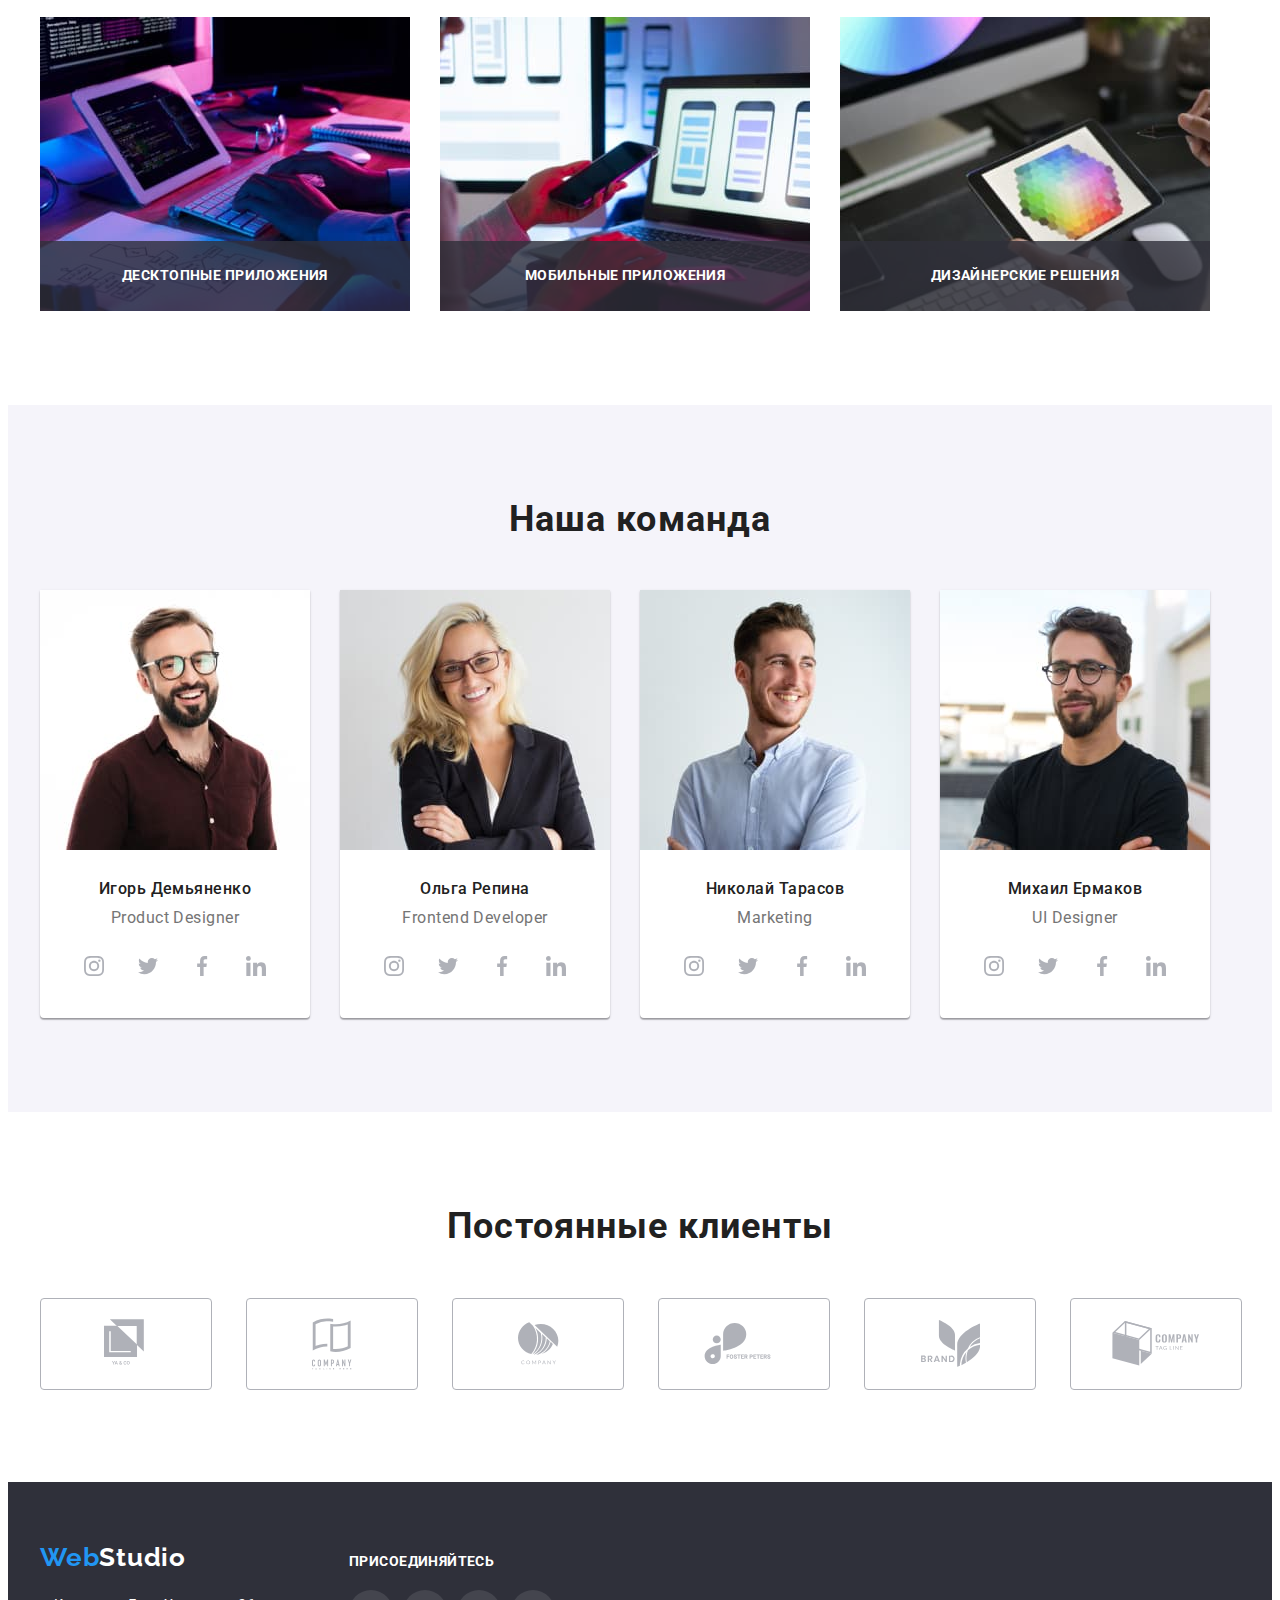
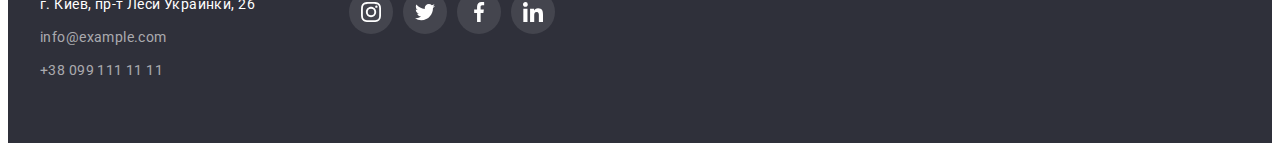
==== commit db27e6e9: "5" ====
--- a/index.html
+++ b/index.html
@@ -501,8 +501,9 @@
               <span class="form-label">Комментарий</span>
               <textarea class="form-comment" name="comment" placeholder="Введите текст"></textarea>
             </label>
-            <input class="form-checkbox-input" type="checkbox" name="agreement" id="chec-inp">
-            <label class="form-checkbox" for="chec-inp">Соглашаюсь с рассылкой и принимаю&nbsp<a class="form-link" href="#">Условия договора</a></label>
+          <input type="checkbox" id="chec-inp" name="user-term" class="form-chec-input visually-hidden">
+          <label for="chec-inp" class="form-checkbox">Соглашаюсь с рассылкой и принимаю&nbsp;<a href="">Условия
+              договора</a></label>
           <button class="form-btn" type="submit">Отправить</button>
         </form>
         <button class="close-btn" type="button" data-modal-close>
--- a/css/styles.css
+++ b/css/styles.css
@@ -333,11 +333,12 @@
   width: 100%;
   height: 120px;
   padding: 12px 16px;
+  margin-top: 4px;
+  margin-bottom: 20px;
   border: 1px solid rgba(33, 33, 33, 0.2);
   border-radius: 4px;
   outline: none;
   resize: none;
-  transition: border-color 250ms cubic-bezier(0.4, 0, 0.2, 1);
 }
 .form-comment:focus {
   border-color: var(--accent-color);
@@ -383,6 +384,27 @@
 }
 .form-link {
   color: var(--accent-color);
+}
+.form-checkbox::before {
+  display: block;
+  content: '';
+  width: 16px;
+  height: 16px;
+  border: 2px solid #212121;
+  border-radius: 2px;
+  cursor: pointer;
+  margin-right: 8px;
+  transition: background-image 250ms cubic-bezier(0.4, 0, 0.2, 1),
+    background-color 250ms cubic-bezier(0.4, 0, 0.2, 1),
+    border-color 250ms cubic-bezier(0.4, 0, 0.2, 1);
+}
+
+.form-chec-input:checked + .form-checkbox::before {
+  background-image: url(../img/checked.svg);
+  background-color: var(--accent-color);
+  background-origin: border-box;
+  background-size: contain;
+  border-color: var(--accent-color);
 }
 /* PRINCIPLE */
 .principle-img {
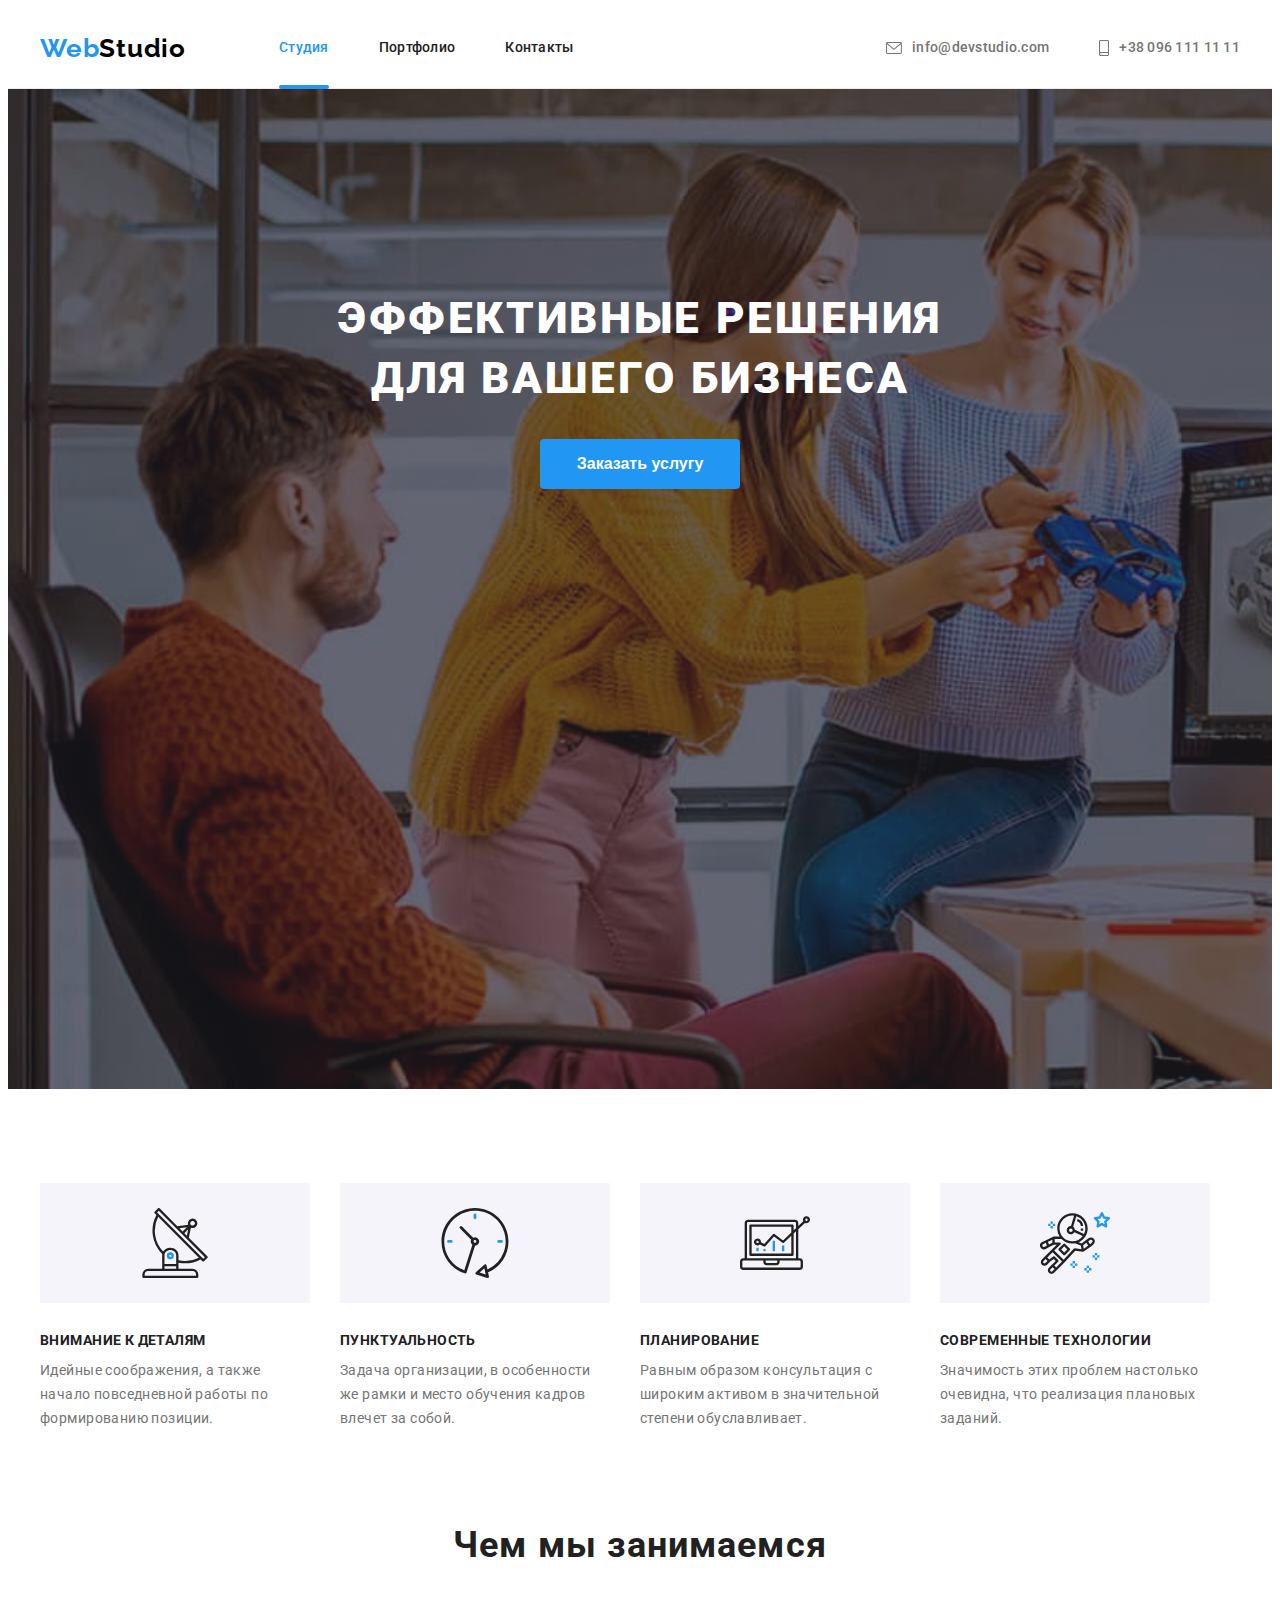
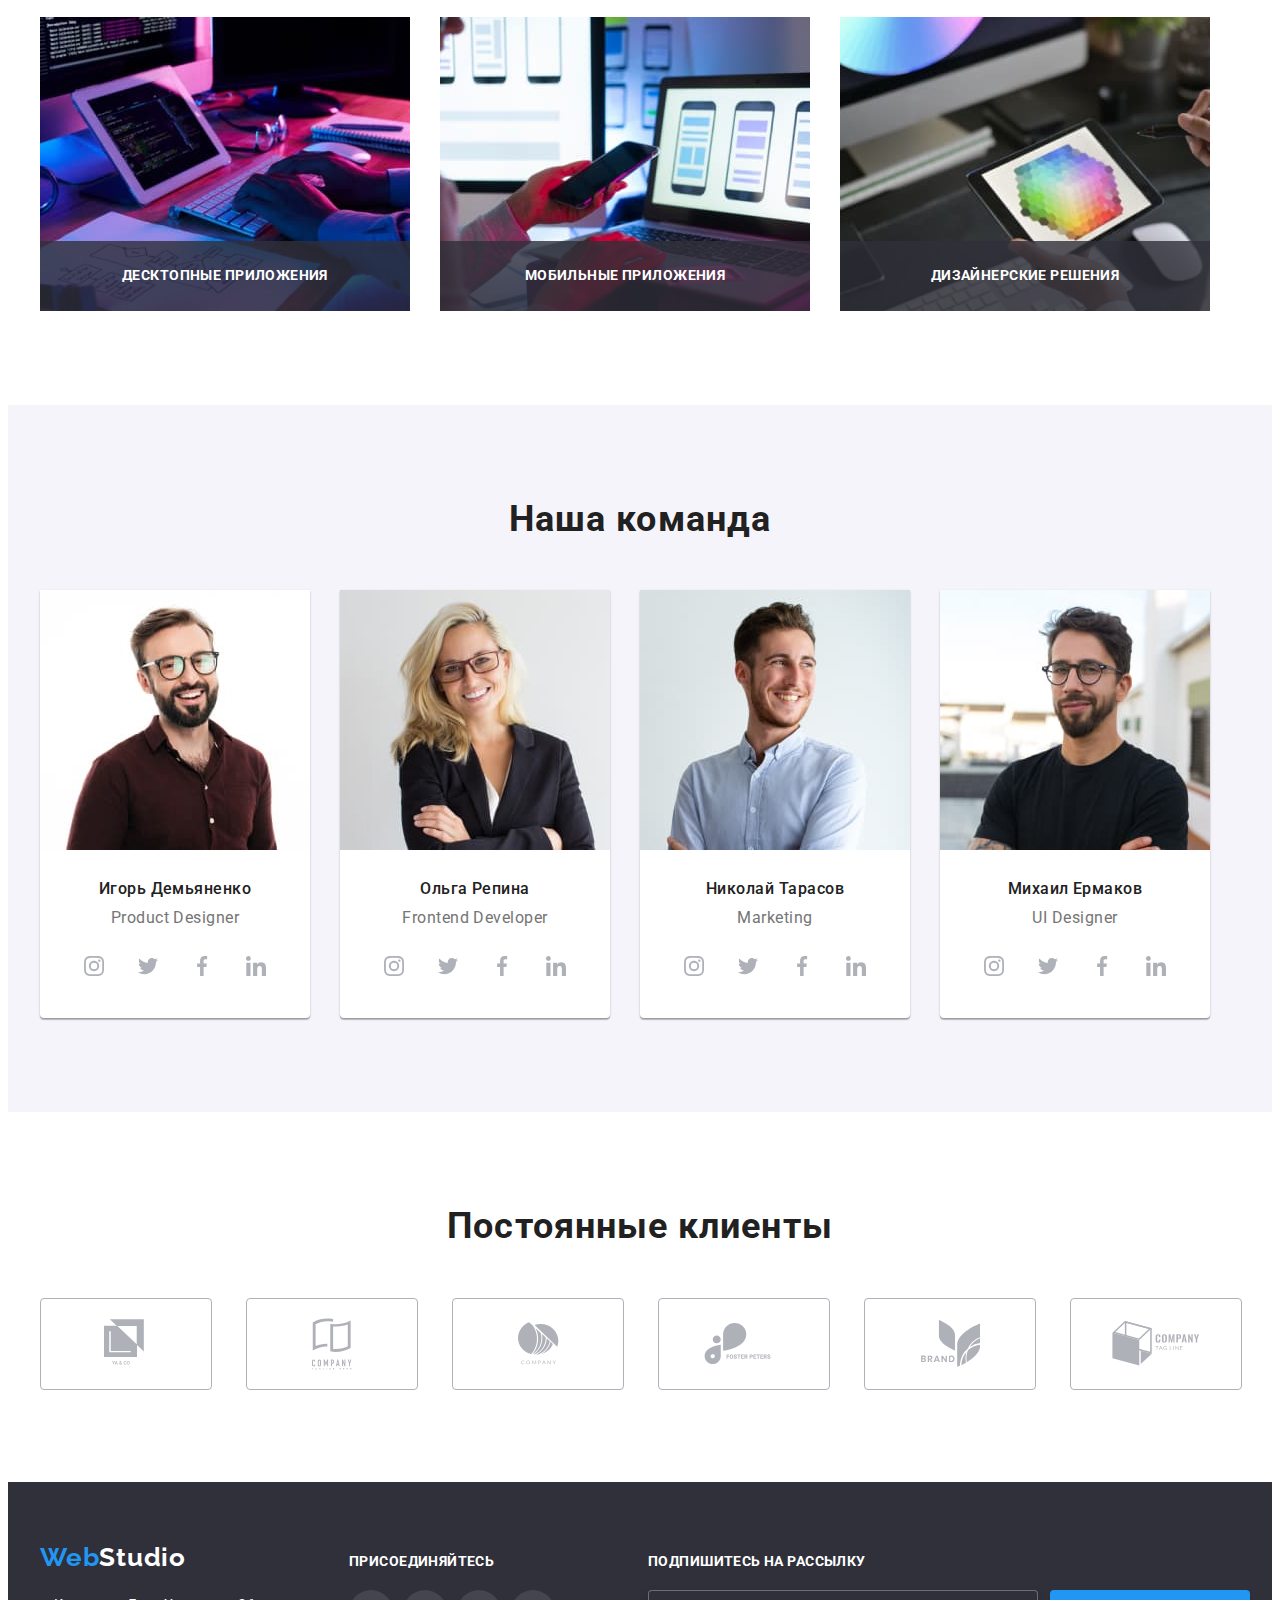
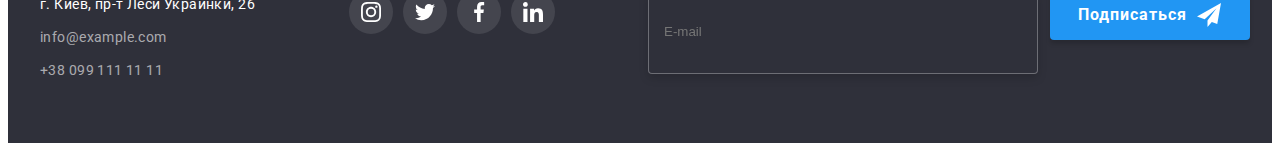
==== commit e9d4be2c: "final" ====
--- a/index.html
+++ b/index.html
@@ -463,17 +463,30 @@
             </li>
           </ul>
         </div>
+        <div class="footer-form-wrapper">
+          <b class="footer-form-title">Подпишитесь на рассылку</b>
+        <form  class="footer-form" autocomplete="off">
+          <label class="footer-mail-label">
+            <input type="email" name="mail" class="footer-input" placeholder="E-mail">
+          </label>
+        <button class="footer-btn" type="submit">Подписаться
+          <svg class="footer-icon" width="24" height="24">
+            <use href="./img/icons.svg#icon-send"></use>
+          </svg>
+        </button>
+        </form>
+        </div>
       </div>
     </footer>
     <!-- MODAL -->
-    <div class="backdrop " data-modal>
+    <div class="backdrop is-hidden" data-modal>
       <div class="modal">
         <form class="form" autocomplete="off">
           <b class="form-title">Оставьте свои данные, мы вам перезвоним</b>
             <label class="form-field">
               <span class="form-label">Имя</span>
               <span class="form-wrapper">
-                <input class="form-input" type="text" name="name">
+                <input class="form-input" type="text" name="name" required minlength="2">
                 <svg class="form-icon" width="18" height="18">
                   <use href="./img/icons.svg#icon-person-black-18dp-1"></use>
                 </svg>
@@ -482,7 +495,7 @@
             <label class="form-field">
               <span class="form-label">Телефон</span>
               <span class="form-wrapper">
-                <input class="form-input" type="tel" name="tel">
+                <input class="form-input" type="tel" name="tel" required>
                 <svg class="form-icon" width="18" height="18">
                   <use href="./img/icons.svg#icon-phone-black-18dp-1"></use>
                 </svg>
@@ -491,7 +504,7 @@
             <label class="form-field">
               <span class="form-label">Почта</span>
               <span class="form-wrapper">
-                <input class="form-input" type="email" name="mail">
+                <input class="form-input" type="email" name="mail" required>
                 <svg class="form-icon" width="18" height="18">
                   <use href="./img/icons.svg#icon-email-black-18dp-1"></use>
                 </svg>
--- a/css/styles.css
+++ b/css/styles.css
@@ -295,6 +295,9 @@
   letter-spacing: 0.01em;
   color: #757575;
 }
+.form-field {
+  margin-bottom: 10px;
+}
 .form-field:not(:last-child) {
   margin-bottom: 10px;
 }
@@ -317,7 +320,6 @@
 }
 .form-wrapper {
   position: relative;
-  display: block;
   margin-top: 4px;
 }
 
@@ -334,7 +336,6 @@
   height: 120px;
   padding: 12px 16px;
   margin-top: 4px;
-  margin-bottom: 20px;
   border: 1px solid rgba(33, 33, 33, 0.2);
   border-radius: 4px;
   outline: none;
@@ -351,22 +352,23 @@
   color: rgba(117, 117, 117, 0.5);
 }
 .form-btn {
+  display: flex;
+  align-items: center;
+  text-align: center;
   margin: auto;
   padding: 10px 55px;
-  font-family: Roboto;
-  font-style: normal;
+  font-family: var(--main-font);
   font-weight: bold;
   font-size: 16px;
   line-height: 1.87;
-  display: flex;
-  align-items: center;
-  text-align: center;
   letter-spacing: 0.06em;
-  color: #ffffff;
-  background: #2196f3;
+  color: var(--back-color);
+  background: var(--accent-color);
   box-shadow: 0px 4px 4px rgba(0, 0, 0, 0.15);
   border-radius: 4px;
   border: none;
+  cursor: pointer;
+  transition: background 250ms cubic-bezier(0.4, 0, 0.2, 1);
 }
 .form-btn:hover,
 .form-btn:focus {
@@ -380,7 +382,8 @@
   font-size: 14px;
   line-height: 1.71;
   letter-spacing: 0.03em;
-  color: #757575;
+  color: var(--text-color);
+  margin-bottom: 30px;
 }
 .form-link {
   color: var(--accent-color);
@@ -396,7 +399,8 @@
   margin-right: 8px;
   transition: background-image 250ms cubic-bezier(0.4, 0, 0.2, 1),
     background-color 250ms cubic-bezier(0.4, 0, 0.2, 1),
-    border-color 250ms cubic-bezier(0.4, 0, 0.2, 1);
+    border-color 250ms cubic-bezier(0.4, 0, 0.2, 1),
+    box-shadow 250ms cubic-bezier(0.4, 0, 0.2, 1);
 }
 
 .form-chec-input:checked + .form-checkbox::before {
@@ -406,6 +410,9 @@
   background-size: contain;
   border-color: var(--accent-color);
 }
+.form-chec-input:focus + .form-checkbox::before {
+  box-shadow: 0 0 0 2px var(--accent-color);
+}
 /* PRINCIPLE */
 .principle-img {
   display: flex;
@@ -470,10 +477,14 @@
 }
 .thumb-label {
   position: absolute;
+  display: flex;
+  align-items: center;
+  justify-content: center;
   bottom: 0;
   width: 100%;
+  height: 70px;
+
   background-color: rgba(47, 48, 58, 0.8);
-  padding: 27px 0;
 }
 .thumb-description {
   font-family: var(--main-font);
@@ -661,6 +672,55 @@
 .footer-social-link:focus {
   background-color: var(--accent-color);
 }
+.footer-form {
+  display: flex;
+  margin-top: 20px;
+}
+
+.footer-form-wrapper {
+  margin-left: 93px;
+}
+.footer-form-title {
+  font-family: var(--main-font);
+  font-size: 14px;
+  line-height: 1.14;
+  letter-spacing: 0.03em;
+  text-transform: uppercase;
+  color: var(--back-color);
+}
+.footer-input {
+  width: 358px;
+  height: 50px;
+  padding: 16px 15px;
+  margin-right: 12px;
+  border: 1px solid rgba(255, 255, 255, 0.3);
+  filter: drop-shadow(0px 4px 4px rgba(0, 0, 0, 0.15));
+  border-radius: 4px;
+  color: var(--back-color);
+  background-color: #2f303a;
+}
+.footer-btn {
+  display: flex;
+  align-items: center;
+  min-width: 200px;
+  height: 50px;
+  padding: 10px 28px;
+  background-color: var(--accent-color);
+  font-family: var(--accent-color);
+  font-weight: bold;
+  font-size: 16px;
+  line-height: 1.87;
+  letter-spacing: 0.06em;
+  color: var(--back-color);
+  border: none;
+  background: #2196f3;
+  box-shadow: 0px 4px 4px rgba(0, 0, 0, 0.15);
+  border-radius: 4px;
+  cursor: pointer;
+}
+.footer-icon {
+  margin-left: 10px;
+}
 /* PORTFOLIO */
 
 .porfolio-btn-list {
@@ -712,7 +772,7 @@
 }
 /* EXAMPLE */
 .example-title {
-  font-weight: 700px;
+  font-weight: 700;
   font-size: 18px;
   line-height: 2;
   letter-spacing: 0.06em;
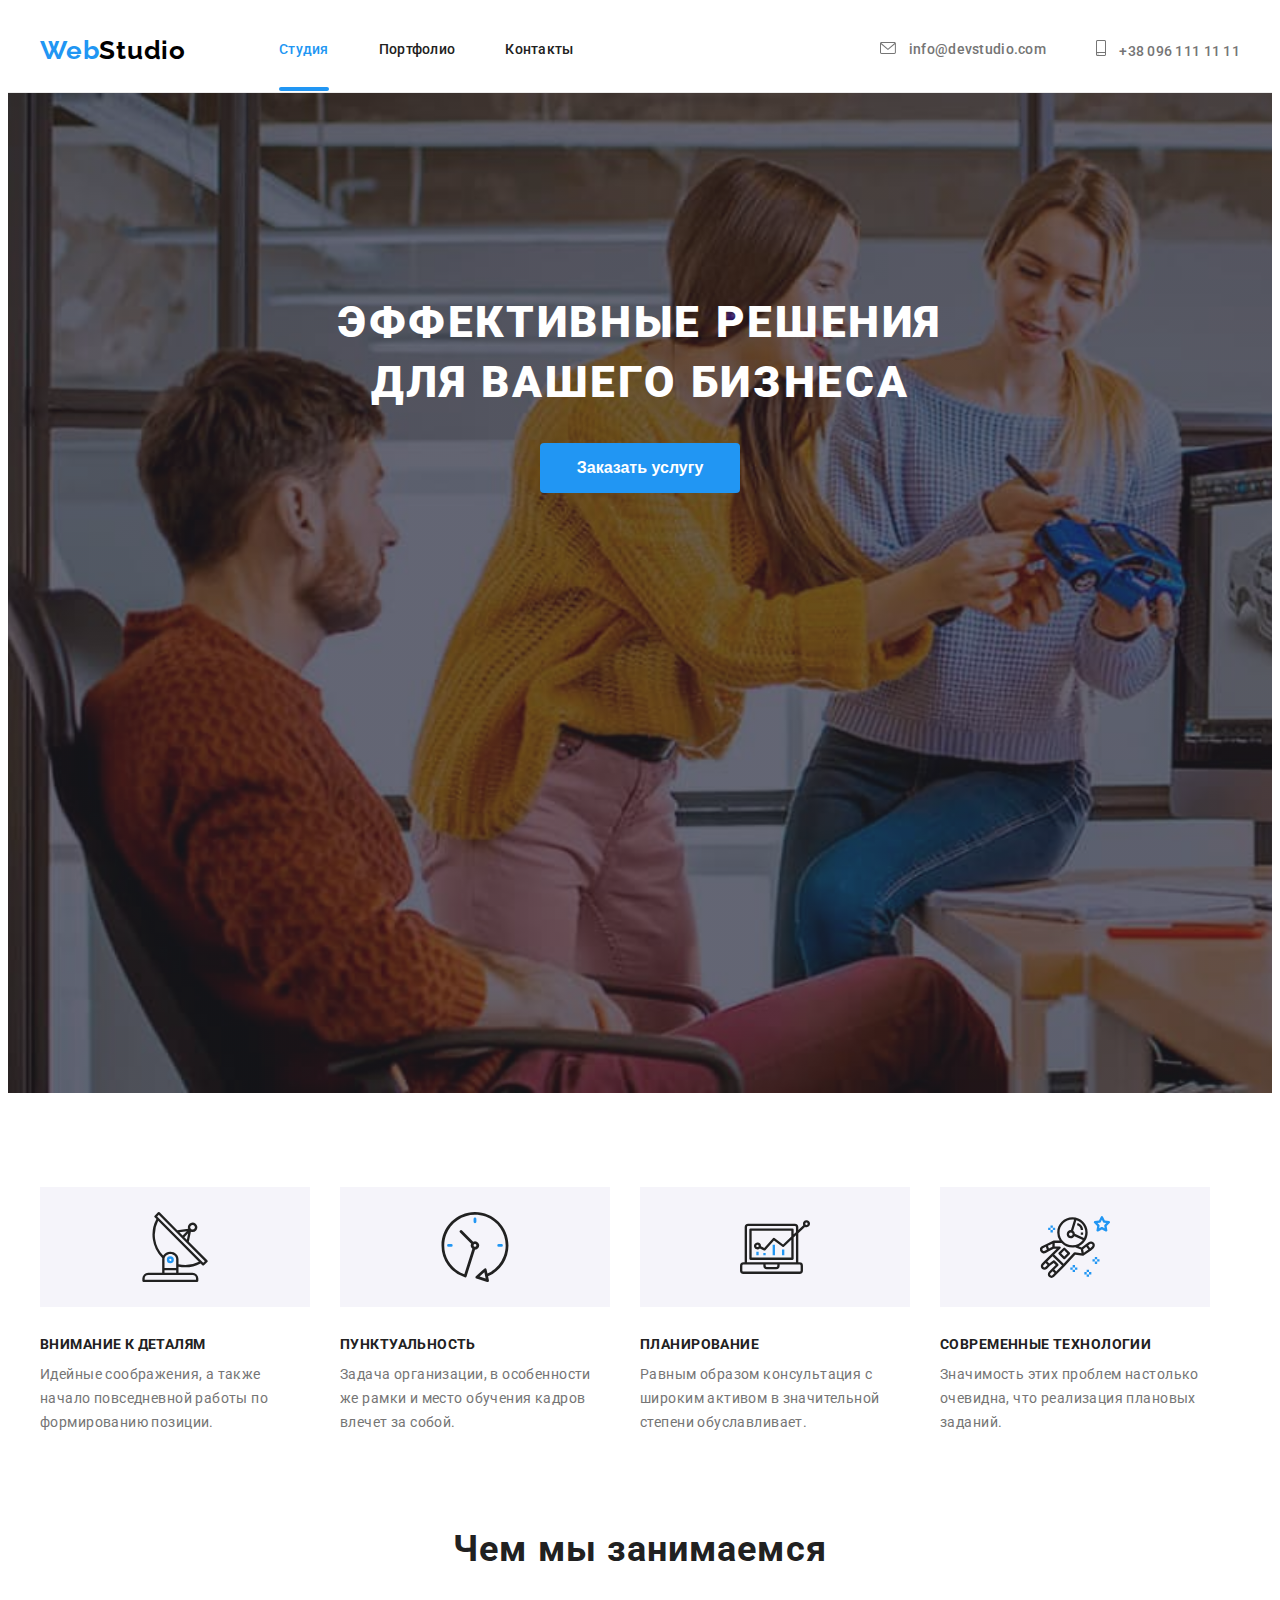
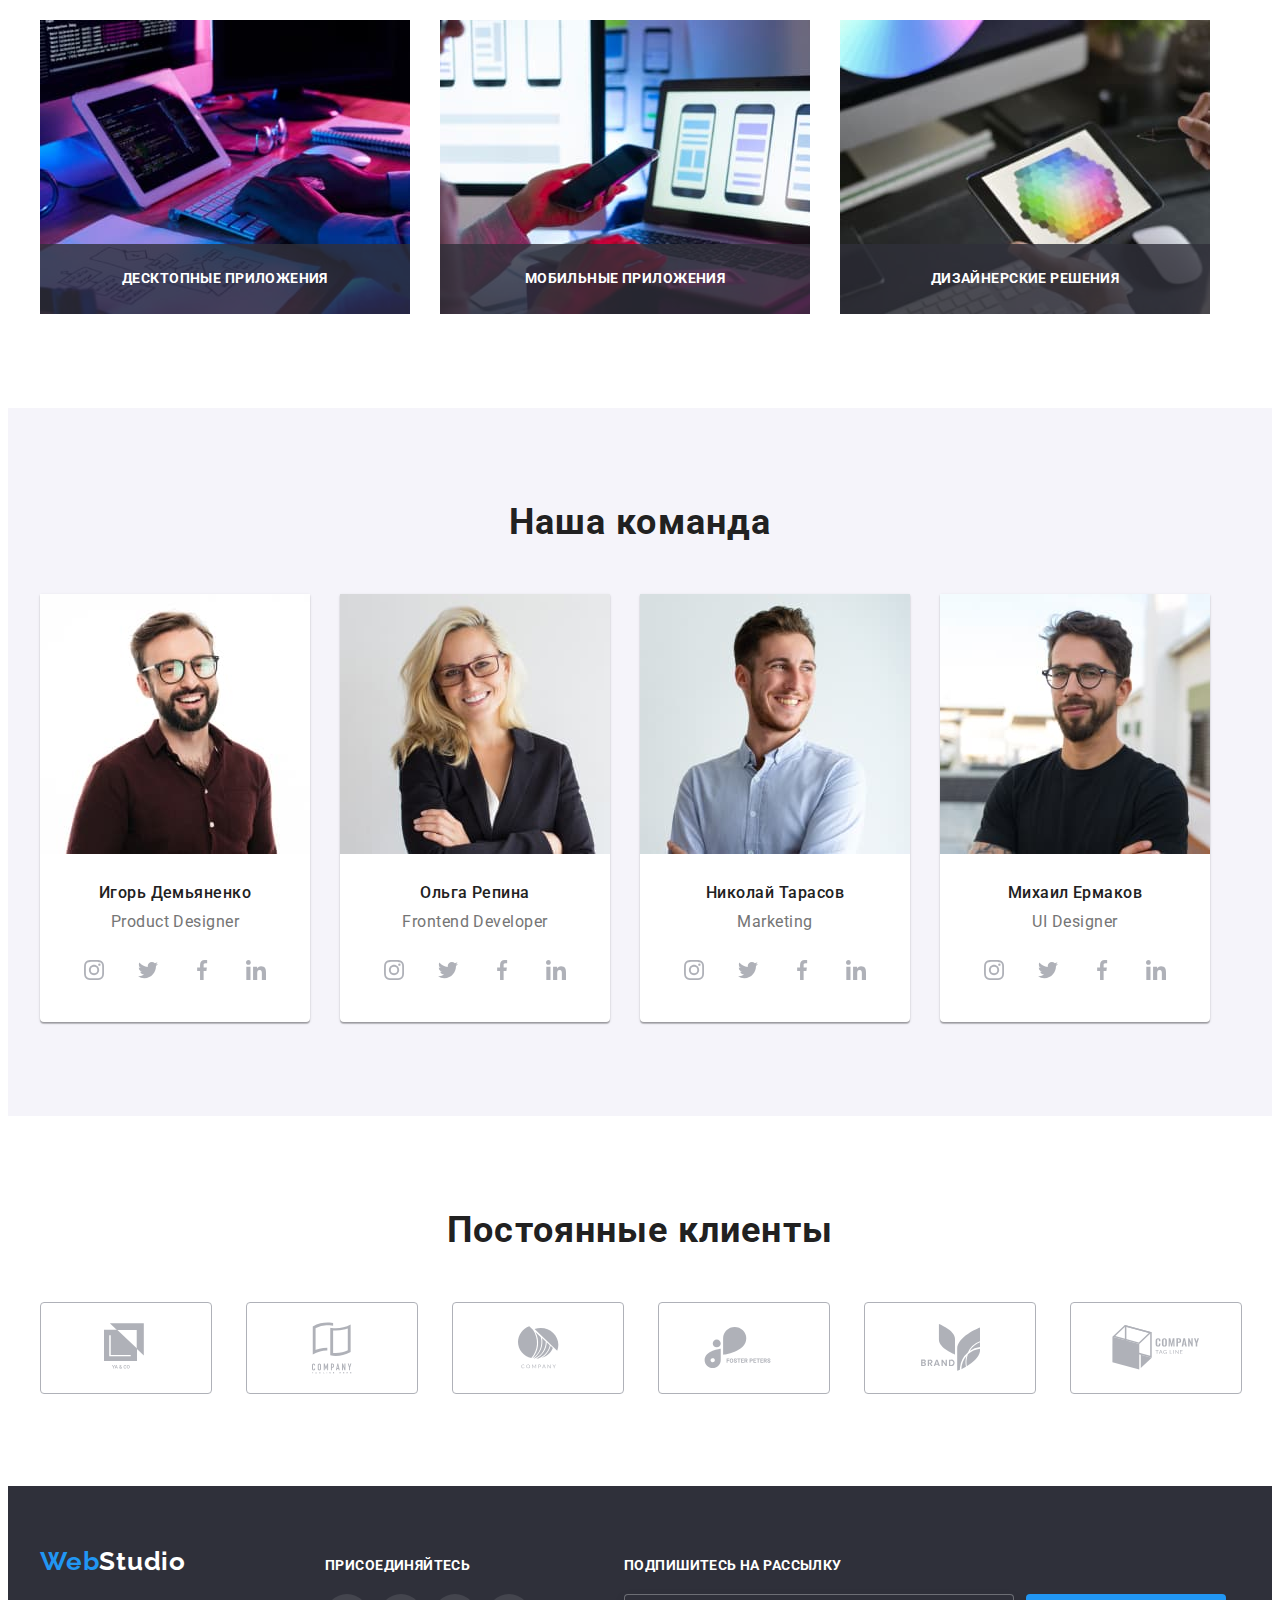
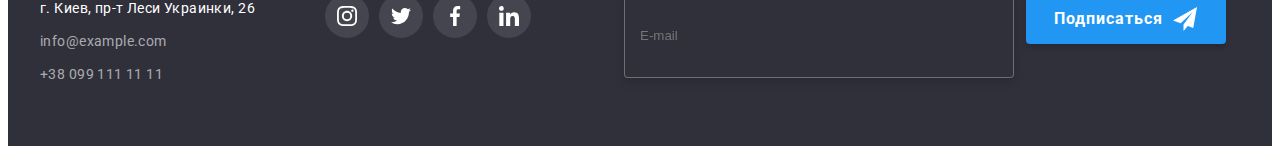
==== commit eea44a2d: "end index" ====
--- a/index.html
+++ b/index.html
@@ -21,36 +21,36 @@
   <body>
     <!-- Навигация -->
     <header class="header">
-      <div class="container">
+      <div class="container header__container">
         <nav class="navigation">
-          <a class="link logo-link" href="./index.html" lang="en"
-            >Web<span class="logo-text">Studio</span></a>
+          <a class="link logo" href="./index.html" lang="en"
+            >Web<span class="logo__text">Studio</span></a>
           <ul class="nav-container navigation-list list">
-            <li class="navigation-list-item">
-              <a class="navigation-link link current" href="./index.html"
+            <li class="navigation-list__item">
+              <a class="navigation-list__link link current" href="./index.html"
                 >Студия</a>
             </li>
-            <li class="navigation-list-item">
-              <a class="navigation-link link" href="./portfolio.html"
+            <li class="navigation-list__item">
+              <a class="navigation-list__link link" href="./portfolio.html"
                 >Портфолио</a>
             </li>
-            <li class="navigation-list-item">
-              <a class="navigation-link link" href="">Контакты</a>
+            <li class="navigation-list__item">
+              <a class="navigation-list__link link" href="">Контакты</a>
             </li>
           </ul>
         </nav>
-        <ul class="contact-list list">
-          <li class="contact-list-item">
-            <a class="link contact-link" href="mailto:info@devstudio.com"
+        <ul class="contact list">
+          <li class="contact__list">
+            <a class="link contact__link" href="mailto:info@devstudio.com"
               lang="en">
-              <svg class="contact-icon" width="16" height="12" >
+              <svg class="contact__icon" width="16" height="12" >
                 <use href="./img/icons.svg#icon-envelope"></use>
               </svg>
               info@devstudio.com</a>
           </li>
-          <li class="contact-list-item">
-            <a class="link contact-link" href="tel:+380961111111">
-              <svg class="contact-icon" width="10" height="16">
+          <li class="contact__list">
+            <a class="link contact__link" href="tel:+380961111111">
+              <svg class="contact__icon" width="10" height="16">
                 <use href="./img/icons.svg#icon-smartphone"></use>
               </svg>
             +38 096 111 11 11</a>
@@ -60,61 +60,61 @@
     </header>
     <main>
       <!-- Hero -->
-      <section class="hero ">
+      <section class="hero">
         <div class="container">
-          <h1 class="hero-title">Эффективные решения для вашего бизнеса</h1>
-          <button class="modal-btn" type="button" data-modal-open >Заказать услугу</button>
+          <h1 class="hero__title">Эффективные решения для вашего бизнеса</h1>
+          <button class="button" type="button" data-modal-open >Заказать услугу</button>
         </div>
       </section>
       <!-- Наши принципы -->
       <section class="section principle">
         <div class="container">
           <h2 class="visually-hidden">Наши принципы</h2>
-          <ul class="principle-list list">
-            <li class="principle-list-item">
-              <div class="principle-img">
-              <svg class="principle-icon" width="70" height="70">
+          <ul class="principle__list list">
+            <li class="principle__item">
+              <div class="principle__img">
+              <svg class="principle__icon" width="70" height="70">
                 <use href="./img/icons.svg#icon-antenna"></use>
               </svg>
               </div>
-              <h3 class="principle-title">Внимание к деталям</h3>
-              <p class="principle-description">
+              <h3 class="principle__title">Внимание к деталям</h3>
+              <p class="principle__description">
                 Идейные соображения, а также начало повседневной работы по
                 формированию позиции.
               </p>
             </li>
-            <li class="principle-list-item">
-              <div class="principle-img">
-              <svg class="principle-icon" width="70" height="70">
+            <li class="principle__item">
+              <div class="principle__img">
+              <svg class="principle__icon" width="70" height="70">
                 <use href="./img/icons.svg#icon-clock"></use>
               </svg>
               </div>
-              <h3 class="principle-title">Пунктуальность</h3>
-              <p class="principle-description">
+              <h3 class="principle__title">Пунктуальность</h3>
+              <p class="principle__description">
                 Задача организации, в особенности же рамки и место обучения
                 кадров влечет за собой.
               </p>
             </li>
-            <li class="principle-list-item">
-              <div class="principle-img">
-              <svg class="principle-icon" width="70" height="70">
+            <li class="principle__item">
+              <div class="principle__img">
+              <svg class="principle__icon" width="70" height="70">
                 <use href="./img/icons.svg#icon-diagram"></use>
               </svg>
               </div>
-              <h3 class="principle-title">Планирование</h3>
-              <p class="principle-description">
+              <h3 class="principle__title">Планирование</h3>
+              <p class="principle__description">
                 Равным образом консультация с широким активом в значительной
                 степени обуславливает.
               </p>
             </li>
-            <li class="principle-list-item">
-              <div class="principle-img">
-              <svg class="principle-icon" width="70" height="70">
+            <li class="principle__item">
+              <div class="principle__img">
+              <svg class="principle__icon" width="70" height="70">
                 <use href="./img/icons.svg#icon-astronaut"></use>
               </svg>
               </div>
-              <h3 class="principle-title">Современные технологии</h3>
-              <p class="principle-description">
+              <h3 class="principle__title">Современные технологии</h3>
+              <p class="principle__description">
                 Значимость этих проблем настолько очевидна, что реализация
                 плановых заданий.
               </p>
@@ -123,11 +123,11 @@
         </div>
       </section>
       <!-- Наши работы -->
-      <section class="section our-works">
+      <section class="section works">
         <div class="container">
-          <h2 class="section-title">Чем мы занимаемся</h2>
-          <ul class="work-list list">
-            <li class="work-item thumb">
+          <h2 class="section__title">Чем мы занимаемся</h2>
+          <ul class="works__list list">
+            <li class="works__item">
               <div class="thumb">
                 <img
                 src="./img/prog_1.jpg"
@@ -135,32 +135,32 @@
                 width="370"
                 height="294"
               /> 
-               <div class="thumb-label">
-                <h3 class="thumb-description" >Десктопные приложения</h3>
-              </div>
-              </div>
-            </li>
-            <li class="work-item">
+               <div class="thumb__label">
+                <h3 class="thumb__description" >Десктопные приложения</h3>
+              </div>
+              </div>
+            </li>
+            <li class="works__item">
               <div class="thumb">
                 <img 
                 src="./img/smart_2.jpg"
                 alt="смартфоны"
                 width="370"
                 height="294"
-              /> <div class="thumb-label">
-                <h3 class="thumb-description" >Мобильные приложения</h3>
-              </div>
-              </div>
-            </li>
-            <li class="work-item">
+              /> <div class="thumb__label">
+                <h3 class="thumb__description" >Мобильные приложения</h3>
+              </div>
+              </div>
+            </li>
+            <li class="works__item">
               <div class="thumb">
                 <img
                 src="./img/des_3.jpg"
                 alt="графический дизайн"
                 width="370"
                 height="294"
-              /> <div class="thumb-label">
-               <h3 class="thumb-description" > Дизайнерские решения</h3>
+              /> <div class="thumb__label">
+               <h3 class="thumb__description" > Дизайнерские решения</h3>
               </div>
               </div>
             </li>
@@ -168,12 +168,12 @@
         </div>
       </section>
       <!-- Наша команда -->
-      <section class="section our-team">
+      <section class="section team">
         <div class="container">
-          <h2 class="section-title">Наша команда</h2>
-          <ul class="team-list list">
-            <li class="team-item">
-              <div class="team-img">
+          <h2 class="section__title">Наша команда</h2>
+          <ul class="team__list list">
+            <li class="team__item">
+              <div class="team__img">
                 <img
                   src="./img/men_1.jpg"
                   alt="Участник команды"
@@ -181,32 +181,32 @@
                   height="260"
                 />
               </div>
-              <div class="team-description">
-                <h3 class="team-title">Игорь Демьяненко</h3>
-                <p class="team-prof" lang="en">Product Designer</p>
-                <ul class="social-list list">                  
-                  <li class="social-list-item">
-                    <a class="social-link link" href="">
-                    <svg class="social-icon" width="20" height="20" >
+              <div class="team__description">
+                <h3 class="team__name">Игорь Демьяненко</h3>
+                <p class="team__position" lang="en">Product Designer</p>
+                <ul class="social list">                  
+                  <li class="social__item">
+                    <a class="social__link link" href="">
+                    <svg class="social__icon" width="20" height="20" >
                       <use href="./img/icons.svg#icon-instagram"></use>
                     </svg>
                   </a>
                 </li>
-                  <li class="social-list-item">
-                    <a class="social-link link" href="">
-                    <svg class="social-icon" width="20" height="20" >
+                  <li class="social__item">
+                    <a class="social__link link" href="">
+                    <svg class="social__icon" width="20" height="20" >
                       <use href="./img/icons.svg#icon-twitter"></use>
                     </svg>
                   </a></li>
-                  <li class="social-list-item">
-                    <a class="social-link link" href="">
-                    <svg class="social-icon" width="20" height="20" >
+                  <li class="social__item">
+                    <a class="social__link link" href="">
+                    <svg class="social__icon" width="20" height="20" >
                       <use href="./img/icons.svg#icon-facebook"></use>
                     </svg>
                   </a></li>
-                  <li class="social-list-item">
-                    <a class="social-link link" href="">
-                    <svg class="social-icon" width="20" height="20" >
+                  <li class="social__item">
+                    <a class="social__link link" href="">
+                    <svg class="social__icon" width="20" height="20" >
                       <use href="./img/icons.svg#icon-linkedin"></use>
                     </svg>
                   </a>
@@ -214,8 +214,8 @@
                 </ul> 
               </div>
             </li>
-            <li class="team-item">
-              <div class="team-img">
+            <li class="team__item">
+              <div class="team__img">
                 <img
                   src="./img/woman_1.jpg"
                   alt="Участник команды"
@@ -223,34 +223,34 @@
                   height="260"
                 />
               </div>
-              <div class="team-description">
-                <h3 class="team-title">Ольга Репина</h3>
-                <p class="team-prof" lang="en">Frontend Developer</p>
-                <ul class="social-list list">
-                  <li class="social-list-item">
-                    <a class="social-link link" href="">
-                      <svg class="social-icon" width="20" height="20">
+              <div class="team__description">
+                <h3 class="team__name">Ольга Репина</h3>
+                <p class="team__position" lang="en">Frontend Developer</p>
+                <ul class="social list">
+                  <li class="social__item">
+                    <a class="social__link link" href="">
+                      <svg class="social__icon" width="20" height="20">
                         <use href="./img/icons.svg#icon-instagram"></use>
                       </svg>
                     </a>
                   </li>
-                  <li class="social-list-item">
-                    <a class="social-link link" href="">
-                      <svg class="social-icon" width="20" height="20">
+                  <li class="social__item">
+                    <a class="social__link link" href="">
+                      <svg class="social__icon" width="20" height="20">
                         <use href="./img/icons.svg#icon-twitter"></use>
                       </svg>
                     </a>
                   </li>
-                  <li class="social-list-item">
-                    <a class="social-link link" href="">
-                      <svg class="social-icon" width="20" height="20">
+                  <li class="social__item">
+                    <a class="social__link link" href="">
+                      <svg class="social__icon" width="20" height="20">
                         <use href="./img/icons.svg#icon-facebook"></use>
                       </svg>
                     </a>
                   </li>
-                  <li class="social-list-item">
-                    <a class="social-link link" href="">
-                      <svg class="social-icon" width="20" height="20">
+                  <li class="social__item">
+                    <a class="social__link link" href="">
+                      <svg class="social__icon" width="20" height="20">
                         <use href="./img/icons.svg#icon-linkedin"></use>
                       </svg>
                     </a>
@@ -258,8 +258,8 @@
                 </ul>
               </div>
             </li>
-            <li class="team-item">
-              <div class="team-img">
+            <li class="team__item">
+              <div class="team__img">
                 <img
                   src="./img/men_2.jpg"
                   alt="Участник команды"
@@ -267,34 +267,34 @@
                   height="260"
                 />
               </div>
-              <div class="team-description">
-                <h3 class="team-title">Николай Тарасов</h3>
-                <p class="team-prof" lang="en">Marketing</p>
-                <ul class="social-list list">
-                  <li class="social-list-item">
-                    <a class="social-link link" href="">
-                      <svg class="social-icon" width="20" height="20">
+              <div class="team__description">
+                <h3 class="team__name">Николай Тарасов</h3>
+                <p class="team__position" lang="en">Marketing</p>
+                <ul class="social list">
+                  <li class="social__item">
+                    <a class="social__link link" href="">
+                      <svg class="social__icon" width="20" height="20">
                         <use href="./img/icons.svg#icon-instagram"></use>
                       </svg>
                     </a>
                   </li>
-                  <li class="social-list-item">
-                    <a class="social-link link" href="">
-                      <svg class="social-icon" width="20" height="20">
+                  <li class="social__item">
+                    <a class="social__link link" href="">
+                      <svg class="social__icon" width="20" height="20">
                         <use href="./img/icons.svg#icon-twitter"></use>
                       </svg>
                     </a>
                   </li>
-                  <li class="social-list-item">
-                    <a class="social-link link" href="">
-                      <svg class="social-icon" width="20" height="20">
+                  <li class="social__item">
+                    <a class="social__link link" href="">
+                      <svg class="social__icon" width="20" height="20">
                         <use href="./img/icons.svg#icon-facebook"></use>
                       </svg>
                     </a>
                   </li>
-                  <li class="social-list-item">
-                    <a class="social-link link" href="">
-                      <svg class="social-icon" width="20" height="20">
+                  <li class="social__item">
+                    <a class="social__link link" href="">
+                      <svg class="social__icon" width="20" height="20">
                         <use href="./img/icons.svg#icon-linkedin"></use>
                       </svg>
                     </a>
@@ -302,8 +302,8 @@
                 </ul>
               </div>
             </li>
-            <li class="team-item">
-              <div class="team-img">
+            <li class="team__item">
+              <div class="team__img">
                 <img
                   src="./img/man_3.jpg"
                   alt="Участник команды"
@@ -311,34 +311,34 @@
                   height="260"
                 />
               </div>
-              <div class="team-description">
-                <h3 class="team-title">Михаил Ермаков</h3>
-                <p class="team-prof" lang="en">UI Designer</p>
-                <ul class="social-list list">
-                  <li class="social-list-item">
-                    <a class="social-link link" href="">
-                      <svg class="social-icon" width="20" height="20">
+              <div class="team__description">
+                <h3 class="team__name">Михаил Ермаков</h3>
+                <p class="team__position" lang="en">UI Designer</p>
+                <ul class="social list">
+                  <li class="social__item">
+                    <a class="social__link link" href="">
+                      <svg class="social__icon" width="20" height="20">
                         <use href="./img/icons.svg#icon-instagram"></use>
                       </svg>
                     </a>
                   </li>
-                  <li class="social-list-item">
-                    <a class="social-link link" href="">
-                      <svg class="social-icon" width="20" height="20">
+                  <li class="social__item">
+                    <a class="social__link link" href="">
+                      <svg class="social__icon" width="20" height="20">
                         <use href="./img/icons.svg#icon-twitter"></use>
                       </svg>
                     </a>
                   </li>
-                  <li class="social-list-item">
-                    <a class="social-link link" href="">
-                      <svg class="social-icon" width="20" height="20">
+                  <li class="social__item">
+                    <a class="social__link link" href="">
+                      <svg class="social__icon" width="20" height="20">
                         <use href="./img/icons.svg#icon-facebook"></use>
                       </svg>
                     </a>
                   </li>
-                  <li class="social-list-item">
-                    <a class="social-link link" href="">
-                      <svg class="social-icon" width="20" height="20">
+                  <li class="social__item">
+                    <a class="social__link link" href="">
+                      <svg class="social__icon" width="20" height="20">
                         <use href="./img/icons.svg#icon-linkedin"></use>
                       </svg>
                     </a>
@@ -351,47 +351,47 @@
       </section>
       <!-- Постоянные клиенты -->
       <section class="section clients">
-          <h2 class="section-title">Постоянные клиенты</h2>
+          <h2 class="section__title">Постоянные клиенты</h2>
             <div class="container">
-            <ul class="clients-list list">
-            <li class="clients-list-item">
-              <a href="" class="client-link">
-                <svg class="client-icon" width="44" height="49">
+            <ul class="clients__list list">
+            <li class="clients__item">
+              <a href="" class="clients__link">
+                <svg class="clients__icon" width="44" height="49">
                   <use href="./img/icons.svg#icon-logo-1"></use>
                 </svg>
               </a>
             </li>
-            <li class="clients-list-item">
-              <a href="" class="client-link">
-                <svg class="client-icon" width="40" height="52">
+            <li class="clients__item">
+              <a href="" class="clients__link">
+                <svg class="clients__icon" width="40" height="52">
                   <use href="./img/icons.svg#icon-logo-2"></use>
                 </svg>
               </a>
             </li>
-            <li class="clients-list-item">
-              <a href="" class="client-link">
-                <svg class="client-icon" width="41" height="43">
+            <li class="clients__item">
+              <a href="" class="clients__link">
+                <svg class="clients__icon" width="41" height="43">
                   <use href="./img/icons.svg#icon-logo-3"></use>
                 </svg>
               </a>
             </li>
-            <li class="clients-list-item">
-              <a href="" class="client-link">
-                <svg class="client-icon" width="80" height="42">
+            <li class="clients__item">
+              <a href="" class="clients__link">
+                <svg class="clients__icon" width="80" height="42">
                   <use href="./img/icons.svg#icon-logo-4"></use>
                 </svg>
               </a>
             </li>
-            <li class="clients-list-item">
-              <a href="" class="client-link">
-                <svg class="client-icon" width="59" height="47">
+            <li class="clients__item">
+              <a href="" class="clients__link">
+                <svg class="clients__icon" width="59" height="47">
                   <use href="./img/icons.svg#icon-logo-5"></use>
                 </svg>
               </a>
             </li>
-            <li class="clients-list-item">
-              <a href="" class="client-link">
-                <svg class="client-icon" width="88" height="45">
+            <li class="clients__item">
+              <a href="" class="clients__link">
+                <svg class="clients__icon" width="88" height="45">
                   <use href="./img/icons.svg#icon-logo-6"></use>
                 </svg>
               </a>
@@ -402,75 +402,71 @@
     </main>
     <!-- Футер -->
     <footer class="section footer">
-      <div class="container footer-container">
-        <div class="adress-footer">
-        <a class="link logo-link" href="./index.html" lang="en"
->Web<span class="logo-text-light">Studio</span></a>
-        <address class="adress">
-          <ul class="footer-contact-list list">
-            <li class="contact-item">
+      <div class="container footer__container">
+        <div class="adress">
+        <a class="link adress__logo" href="./index.html" lang="en">Web<span class="logo__text--light">Studio</span></a>
+        <address>
+          <ul class="adress__list list">
+            <li class="adress__item">
               <a
-                class="link adress-link"
+                class="link adress__link"
                 href="https://goo.gl/maps/dKYA59sypBsLwq4S9"
                 target="_blank"
                 rel="noopener noreferrer"
-                >г. Киев, пр-т Леси Украинки, 26</a
-              >
-            </li>
-            <li class="contact-item">
-              <a class="link contact-link-footer" href="mailto:info@example.com"
-                >info@example.com</a
-              >
-            </li>
-            <li class="contact-item">
-              <a class="link contact-link-footer" href="tel:+380991111111"
-                >+38 099 111 11 11</a
-              >
+                >г. Киев, пр-т Леси Украинки, 26</a>
+            </li>
+            <li class="adress__item">
+              <a class="link footer__contact__link " href="mailto:info@example.com"
+                >info@example.com</a>
+            </li>
+            <li class="adress__item">
+              <a class="link footer__contact__link" href="tel:+380991111111"
+                >+38 099 111 11 11</a>
             </li>
           </ul>
         </address>
         </div>
         <div class="footer-social">
-          <p class="footer-social-title">ПРИСОЕДИНЯЙТЕСЬ</p>
-          <ul class="footer-social-list list">
-            <li class="footer-social-list-item">
-              <a class="footer-social-link link" href="">
-                <svg class="footer-social-icon" width="20" height="20">
+          <p class="footer-social__title">ПРИСОЕДИНЯЙТЕСЬ</p>
+          <ul class="footer-social__list list">
+            <li class="footer-social__item">
+              <a class="footer-social__link link" href="">
+                <svg class="footer-social__icon" width="20" height="20">
                   <use href="./img/icons.svg#icon-instagram"></use>
                 </svg>
               </a>
             </li>
-            <li class="footer-social-list-item">
-              <a class="footer-social-link link" href="">
-                <svg class="footer-social-icon" width="20" height="20">
+            <li class="footer-social__item">
+              <a class="footer-social__link link" href="">
+                <svg class="footer-social__icon" width="20" height="20">
                   <use href="./img/icons.svg#icon-twitter"></use>
                 </svg>
               </a>
             </li>
-            <li class="footer-social-list-item">
-              <a class="footer-social-link link" href="">
-                <svg class="footer-social-icon" width="20" height="20">
+            <li class="footer-social__item">
+              <a class="footer-social__link link" href="">
+                <svg class="footer-social__icon" width="20" height="20">
                   <use href="./img/icons.svg#icon-facebook"></use>
                 </svg>
               </a>
             </li>
-            <li class="footer-social-list-item">
-              <a class="footer-social-link link" href="">
-                <svg class="footer-social-icon" width="20" height="20">
+            <li class="footer-social__item">
+              <a class="footer-social__link link" href="">
+                <svg class="footer-social__icon" width="20" height="20">
                   <use href="./img/icons.svg#icon-linkedin"></use>
                 </svg>
               </a>
             </li>
           </ul>
         </div>
-        <div class="footer-form-wrapper">
-          <b class="footer-form-title">Подпишитесь на рассылку</b>
+        <div class="footer-wrapper">
+          <b class="footer-form__title">Подпишитесь на рассылку</b>
         <form  class="footer-form" autocomplete="off">
-          <label class="footer-mail-label">
-            <input type="email" name="mail" class="footer-input" placeholder="E-mail">
+          <label class="footer-form__mail">
+            <input type="email" name="mail" class="footer-form__input" placeholder="E-mail">
           </label>
-        <button class="footer-btn" type="submit">Подписаться
-          <svg class="footer-icon" width="24" height="24">
+        <button class="footer-form__button" type="submit">Подписаться
+          <svg class="footer-form__icon" width="24" height="24">
             <use href="./img/icons.svg#icon-send"></use>
           </svg>
         </button>
@@ -482,45 +478,45 @@
     <div class="backdrop is-hidden" data-modal>
       <div class="modal">
         <form class="form" autocomplete="off">
-          <b class="form-title">Оставьте свои данные, мы вам перезвоним</b>
-            <label class="form-field">
-              <span class="form-label">Имя</span>
-              <span class="form-wrapper">
-                <input class="form-input" type="text" name="name" required minlength="2">
-                <svg class="form-icon" width="18" height="18">
+          <b class="form__title">Оставьте свои данные, мы вам перезвоним</b>
+            <label class="form__field">
+              <span class="form__label">Имя</span>
+              <span class="form__wrapper">
+                <input class="form__input" type="text" name="name" required minlength="2">
+                <svg class="form__icon" width="18" height="18">
                   <use href="./img/icons.svg#icon-person-black-18dp-1"></use>
                 </svg>
               </span>
             </label>
-            <label class="form-field">
-              <span class="form-label">Телефон</span>
-              <span class="form-wrapper">
-                <input class="form-input" type="tel" name="tel" required>
-                <svg class="form-icon" width="18" height="18">
+            <label class="form__field">
+              <span class="form__label">Телефон</span>
+              <span class="form__wrapper">
+                <input class="form__input" type="tel" name="tel" required>
+                <svg class="form__icon" width="18" height="18">
                   <use href="./img/icons.svg#icon-phone-black-18dp-1"></use>
                 </svg>
               </span>
             </label>
-            <label class="form-field">
-              <span class="form-label">Почта</span>
-              <span class="form-wrapper">
-                <input class="form-input" type="email" name="mail" required>
-                <svg class="form-icon" width="18" height="18">
+            <label class="form__field">
+              <span class="form__label">Почта</span>
+              <span class="form__wrapper">
+                <input class="form__input" type="email" name="mail" required>
+                <svg class="form__icon" width="18" height="18">
                   <use href="./img/icons.svg#icon-email-black-18dp-1"></use>
                 </svg>
               </span>
             </label>
-            <label class="form-field">
-              <span class="form-label">Комментарий</span>
-              <textarea class="form-comment" name="comment" placeholder="Введите текст"></textarea>
+            <label class="form__comment">
+              <span class="form__label">Комментарий</span>
+              <textarea class="form__textarea" name="comment" placeholder="Введите текст"></textarea>
             </label>
-          <input type="checkbox" id="chec-inp" name="user-term" class="form-chec-input visually-hidden">
-          <label for="chec-inp" class="form-checkbox">Соглашаюсь с рассылкой и принимаю&nbsp;<a href="">Условия
+          <input type="checkbox" id="chec-inp" name="user-term" class="form__chec-input visually-hidden">
+          <label for="chec-inp" class="form__checkbox">Соглашаюсь с рассылкой и принимаю&nbsp;<a class="form__check-link" href="">Условия
               договора</a></label>
-          <button class="form-btn" type="submit">Отправить</button>
+          <button class="form__button" type="submit">Отправить</button>
         </form>
-        <button class="close-btn" type="button" data-modal-close>
-          <svg class="modal-icon" width="11" height="11">
+        <button class="close-button" type="button" data-modal-close>
+          <svg class="modal__icon" width="11" height="11">
             <use href="./img/icons.svg#icon-Vector"></use>
           </svg> 
         </button>
--- a/css/styles.css
+++ b/css/styles.css
@@ -39,6 +39,7 @@
 }
 .list {
   list-style: none;
+  font-style: normal;
 }
 .visually-hidden {
   position: absolute !important;
@@ -62,13 +63,10 @@
   padding-top: 94px;
   padding-bottom: 94px;
 }
-.adress {
-  font-style: normal;
-}
 
 /* HEADER */
 
-.header .container {
+.header__container {
   display: flex;
   align-items: center;
 }
@@ -83,16 +81,16 @@
   display: flex;
   align-items: center;
 }
-.contact-list {
+.contact {
   display: flex;
   align-items: center;
   margin-left: auto;
 }
-.contact-list-item:not(:last-child) {
+.contact__list:not(:last-child) {
   margin-right: 50px;
 }
 
-.logo-link {
+.logo {
   display: inline-block;
   font-family: var(--secondary-font);
   font-weight: 700;
@@ -104,21 +102,21 @@
   padding-top: 24px;
   padding-bottom: 24px;
 }
-.logo-text {
+.logo__text {
   font-weight: 700;
   font-size: 26px;
   line-height: 1.19;
   letter-spacing: 0.03em;
   color: #000000;
 }
-.logo-text-light {
+.logo__text--light {
   font-weight: 700;
   font-size: 26px;
   line-height: 1.19;
   letter-spacing: 0.03em;
   color: var(--back-color);
 }
-.navigation-link {
+.navigation-list__link {
   display: inline-block;
   font-weight: 500;
   font-size: 14px;
@@ -129,7 +127,7 @@
   padding-bottom: var(--link-pb);
   transition: color 250ms var(--timing-function);
 }
-.navigation-list-item:not(:last-child) {
+.navigation-list__item:not(:last-child) {
   margin-right: 50px;
 }
 .current {
@@ -151,7 +149,7 @@
 .navigation-link:focus {
   color: var(--accent-color);
 }
-.contact-link {
+.contact {
   display: flex;
   align-items: center;
   font-weight: 500;
@@ -163,12 +161,14 @@
   padding-bottom: var(--link-pb);
   transition: color 250ms var(--timing-function);
 }
-
-.contact-link:hover,
-.contact-link:focus {
+.contact__link {
+  color: var(--text-color);
+}
+.contact__link:hover,
+.contact__link:focus {
   color: var(--accent-color);
 }
-.contact-icon {
+.contact__icon {
   margin-right: 10px;
   fill: currentColor;
 }
@@ -190,7 +190,7 @@
   margin-right: auto;
 }
 
-.hero-title {
+.hero__title {
   font-weight: 900;
   font-size: 44px;
   max-width: 696px;
@@ -203,7 +203,7 @@
 }
 /* MODAL */
 
-.modal-btn {
+.button {
   display: inline-block;
   min-width: 200px;
   font-weight: 700;
@@ -217,8 +217,8 @@
   border: none;
   transition: background-color 250ms var(--timing-function);
 }
-.modal-btn:hover,
-.modal-btn:focus {
+.button:hover,
+.button:focus {
   background-color: #188ce8;
   cursor: pointer;
 }
@@ -251,7 +251,7 @@
   box-shadow: 0px 4px 4px rgba(0, 0, 0, 0.25);
   transition: transform 250ms var(--timing-function);
 }
-.close-btn {
+.close-button {
   position: absolute;
   top: 8px;
   right: 8px;
@@ -260,26 +260,19 @@
   border-radius: 50%;
   background: #ffffff;
   border: 1px solid rgba(0, 0, 0, 0.1);
-  transition: background-color 250ms var(--timing-function);
-}
-.close-btn:hover,
-.close-btn:focus {
-  background-color: red;
-}
-
-.modal-icon {
+}
+.modal__icon {
   transition: fill 250ms var(--timing-function);
 }
-
-.close-btn:hover .modal-icon,
-.close-btn:focus .modal-icon {
-  fill: var(--back-color);
+.close-button:hover .modal__icon,
+.close-button:focus .modal__icon {
+  fill: var(--accent-color);
 }
 .form {
   display: flex;
   flex-direction: column;
 }
-.form-title {
+.form__title {
   font-family: var(--main-font);
   font-size: 20px;
   line-height: 1.15;
@@ -288,20 +281,22 @@
   color: #212121;
   margin-bottom: 12px;
 }
-.form-label {
+.form__label {
+  display: block;
   font-family: var(--main-font);
   font-size: 12px;
   line-height: 1.16;
   letter-spacing: 0.01em;
+  margin-bottom: 4px;
   color: #757575;
 }
-.form-field {
+.form__field {
   margin-bottom: 10px;
 }
-.form-field:not(:last-child) {
-  margin-bottom: 10px;
-}
-.form-input {
+.form__comment {
+  margin-bottom: 20px;
+}
+.form__input {
   width: 100%;
   height: 40px;
   padding-left: 42px;
@@ -309,49 +304,47 @@
   padding-bottom: 11px;
   border: 1px solid rgba(33, 33, 33, 0.2);
   border-radius: 4px;
-  transition: border-color 250ms cubic-bezier(0.4, 0, 0.2, 1);
-}
-.form-input:focus {
+  transition: border-color 250ms var(--timing-function);
+}
+.form__input:focus {
   border-color: var(--accent-color);
   outline: none;
 }
-.form-input:focus + .form-icon {
+.form__input:focus + .form__icon {
   fill: var(--accent-color);
 }
-.form-wrapper {
+.form__wrapper {
   position: relative;
-  margin-top: 4px;
-}
-
-.form-icon {
+}
+
+.form__icon {
   display: block;
   position: absolute;
   top: 50%;
   left: 12px;
   transform: translateY(-50%);
-  transition: fill 250ms cubic-bezier(0.4, 0, 0.2, 1);
-}
-.form-comment {
+  transition: fill 250ms var(--timing-function);
+}
+.form__textarea {
   width: 100%;
   height: 120px;
   padding: 12px 16px;
-  margin-top: 4px;
   border: 1px solid rgba(33, 33, 33, 0.2);
   border-radius: 4px;
   outline: none;
   resize: none;
 }
-.form-comment:focus {
+.form__textarea:focus {
   border-color: var(--accent-color);
 }
-.form-comment::placeholder {
+.form__textarea::placeholder {
   font-family: var(--main-font);
   font-size: 12px;
   line-height: 1.16;
   letter-spacing: 0.01em;
   color: rgba(117, 117, 117, 0.5);
 }
-.form-btn {
+.form__button {
   display: flex;
   align-items: center;
   text-align: center;
@@ -368,14 +361,14 @@
   border-radius: 4px;
   border: none;
   cursor: pointer;
-  transition: background 250ms cubic-bezier(0.4, 0, 0.2, 1);
-}
-.form-btn:hover,
-.form-btn:focus {
+  transition: background 250ms var(--timing-function);
+}
+.form__button:hover,
+.form__button:focus {
   background: #188ce8;
 }
 
-.form-checkbox {
+.form__checkbox {
   display: flex;
   align-items: center;
   font-family: var(--main-font);
@@ -385,36 +378,38 @@
   color: var(--text-color);
   margin-bottom: 30px;
 }
-.form-link {
+
+.form__check-link {
   color: var(--accent-color);
 }
-.form-checkbox::before {
+.form__checkbox::before {
   display: block;
-  content: '';
+  content: ' ';
   width: 16px;
   height: 16px;
   border: 2px solid #212121;
   border-radius: 2px;
   cursor: pointer;
   margin-right: 8px;
-  transition: background-image 250ms cubic-bezier(0.4, 0, 0.2, 1),
-    background-color 250ms cubic-bezier(0.4, 0, 0.2, 1),
-    border-color 250ms cubic-bezier(0.4, 0, 0.2, 1),
-    box-shadow 250ms cubic-bezier(0.4, 0, 0.2, 1);
-}
-
-.form-chec-input:checked + .form-checkbox::before {
+  transition: background-image 250ms var(--timing-function),
+    background-color 250ms var(--timing-function),
+    border-color 250ms var(--timing-function),
+    box-shadow 250ms var(--timing-function);
+}
+
+.form__chec-input:checked + .form__checkbox::before {
   background-image: url(../img/checked.svg);
   background-color: var(--accent-color);
   background-origin: border-box;
   background-size: contain;
   border-color: var(--accent-color);
 }
-.form-chec-input:focus + .form-checkbox::before {
-  box-shadow: 0 0 0 2px var(--accent-color);
+.form__chec-input:focus + .form__checkbox::before {
+  outline: 2px solid #000000;
+  /* box-shadow: 0 0 0 2px var(--accent-color); */
 }
 /* PRINCIPLE */
-.principle-img {
+.principle__img {
   display: flex;
   align-items: center;
   justify-content: center;
@@ -423,11 +418,11 @@
   background-color: var(--bg-item-color);
   margin-bottom: 30px;
 }
-.principle-list {
-  display: flex;
-  align-items: center;
-}
-.principle-title {
+.principle__list {
+  display: flex;
+  align-items: center;
+}
+.principle__title {
   font-weight: 700;
   font-size: 14px;
   line-height: 1.14;
@@ -437,45 +432,43 @@
   margin-bottom: 10px;
 }
 
-.principle-description {
+.principle__description {
   font-size: 14px;
   line-height: 1.71;
   letter-spacing: 0.03em;
   color: var(--text-color);
 }
 
-.principle-list-item {
+.principle__item {
   width: 270px;
 }
-.principle-list-item:not(:last-child) {
+.principle__item:not(:last-child) {
   margin-right: 30px;
 }
 /* WORKS */
-.section-title {
+.section__title {
   font-weight: 700;
   font-size: 36px;
   line-height: 1.16;
   letter-spacing: 0.03em;
   color: var(--title-color);
   text-align: center;
-}
-.our-works {
+  margin-bottom: 50px;
+}
+.works {
   padding-top: 0;
 }
-.work-list {
-  display: flex;
-  align-items: center;
-}
-.work-item:not(:last-child) {
+.works__list {
+  display: flex;
+  align-items: center;
+}
+.works__item:not(:last-child) {
   margin-right: 30px;
-}
-.section-title {
-  margin-bottom: 50px;
 }
 .thumb {
   position: relative;
 }
-.thumb-label {
+.thumb__label {
   position: absolute;
   display: flex;
   align-items: center;
@@ -483,10 +476,9 @@
   bottom: 0;
   width: 100%;
   height: 70px;
-
   background-color: rgba(47, 48, 58, 0.8);
 }
-.thumb-description {
+.thumb__description {
   font-family: var(--main-font);
   font-weight: bold;
   font-size: 14px;
@@ -497,15 +489,15 @@
   color: var(--back-color);
 }
 /* TEAM */
-.our-team {
+.team {
   background-color: var(--bg-item-color);
 }
-.team-list {
+.team__list {
   display: flex;
   margin-top: -30px;
   margin-left: -30px;
 }
-.team-item {
+.team__item {
   flex-basis: calc(100% / 4-30px);
   margin-top: 30px;
   margin-left: 30px;
@@ -515,12 +507,12 @@
     0px 2px 1px rgba(0, 0, 0, 0.2);
   border-radius: 0px 0px 4px 4px;
 }
-.team-description {
+.team__description {
   text-align: center;
   padding: 30px 32px;
 }
 
-.team-title {
+.team__name {
   font-weight: 500;
   font-size: 16px;
   line-height: 1.18;
@@ -528,20 +520,20 @@
   color: var(--title-color);
   margin-bottom: 10px;
 }
-.team-prof {
+.team__position {
   font-size: 16px;
   line-height: 1.18;
   letter-spacing: 0.03em;
   color: var(--text-color);
   margin-bottom: 16px;
 }
-.social-list {
+.social {
   display: flex;
   align-items: center;
   justify-content: space-between;
 }
 
-.social-link {
+.social__link {
   display: flex;
   justify-content: center;
   align-items: center;
@@ -551,27 +543,27 @@
   color: var(--icon-color);
   transition: background-color 250ms var(--timing-function);
 }
-.social-icon {
+.social__icon {
   fill: currentColor;
   transition: fill 250ms var(--timing-function);
 }
 
-.social-link:hover,
-.social-link:focus {
+.social__link:hover,
+.social__link:focus {
   background-color: var(--accent-color);
   color: var(--back-color);
 }
 /* Постоянные клиенты */
-.clients-list {
+.clients__list {
   display: flex;
   align-items: center;
   justify-content: space-between;
 }
-.clients-list-item {
+.clients__item {
   width: 170px;
   height: 90px;
 }
-.client-link {
+.clients__link {
   display: flex;
   width: 100%;
   height: 100%;
@@ -582,42 +574,50 @@
   border-radius: 4px;
   transition: border-color 250ms var(--timing-function);
 }
-.client-icon {
+.clients__icon {
   fill: currentColor;
   transition: fill 250ms var(--timing-function);
 }
 
-.client-link:hover,
-.client-link:focus {
+.clients__link:hover,
+.clients__link:focus {
   border-color: var(--accent-color);
   color: var(--accent-color);
 }
 
 /* FOOTER */
-.adress-footer {
-  margin-right: 70px;
-}
 .footer {
   background-color: #2f303a;
   padding-top: 60px;
   padding-bottom: 60px;
 }
-.footer .logo-link {
+.adress {
+  margin-right: 70px;
+}
+
+.adress__logo {
+  display: inline-block;
+  font-family: var(--secondary-font);
+  font-weight: 700;
+  font-size: 26px;
+  line-height: 1.19;
+  letter-spacing: 0.03em;
+  color: var(--accent-color);
   padding-top: 0;
   padding-bottom: 0;
   margin-bottom: 20px;
 }
-.footer .contact-item:not(:last-child) {
+.adress__item:not(:last-child) {
   margin-bottom: 9px;
 }
-.adress-link {
+.adress__link {
   font-weight: 400;
   font-size: 14px;
   line-height: 1.71;
   letter-spacing: 0.03em;
   color: var(--back-color);
 }
-.contact-link-footer {
+.footer__contact__link {
   font-weight: 400;
   font-size: 14px;
   line-height: 1.71;
@@ -626,15 +626,15 @@
   transition: color 250ms var(--timing-function);
 }
 
-.contact-link-footer:hover,
-.contact-link-footer:focus {
+.footer__contact__link:hover,
+.footer__contact__link:focus {
   color: var(--accent-color);
 }
-.footer-container {
+.footer__container {
   display: flex;
   align-items: baseline;
 }
-.footer-social-title {
+.footer-social__title {
   font-family: var(--main-font);
   font-style: normal;
   font-weight: bold;
@@ -645,17 +645,17 @@
   color: var(--back-color);
   margin-bottom: 20px;
 }
-.footer-social-list {
+.footer-social__list {
   display: flex;
   align-items: center;
   justify-content: space-between;
   width: 206px;
 }
-.footer-social-list-item {
+.footer-social__item {
   width: 44px;
   height: 44px;
 }
-.footer-social-link {
+.footer-social__link {
   display: flex;
   align-items: center;
   justify-content: center;
@@ -665,11 +665,11 @@
   background: rgba(255, 255, 255, 0.1);
   transition: background-color 250ms var(--timing-function);
 }
-.footer-social-icon {
+.footer-social__icon {
   fill: var(--back-color);
 }
-.footer-social-link:hover,
-.footer-social-link:focus {
+.footer-social__link:hover,
+.footer-social__link:focus {
   background-color: var(--accent-color);
 }
 .footer-form {
@@ -677,10 +677,10 @@
   margin-top: 20px;
 }
 
-.footer-form-wrapper {
+.footer-wrapper {
   margin-left: 93px;
 }
-.footer-form-title {
+.footer-form__title {
   font-family: var(--main-font);
   font-size: 14px;
   line-height: 1.14;
@@ -688,7 +688,7 @@
   text-transform: uppercase;
   color: var(--back-color);
 }
-.footer-input {
+.footer-form__input {
   width: 358px;
   height: 50px;
   padding: 16px 15px;
@@ -699,7 +699,7 @@
   color: var(--back-color);
   background-color: #2f303a;
 }
-.footer-btn {
+.footer-form__button {
   display: flex;
   align-items: center;
   min-width: 200px;
@@ -718,7 +718,7 @@
   border-radius: 4px;
   cursor: pointer;
 }
-.footer-icon {
+.footer-form__icon {
   margin-left: 10px;
 }
 /* PORTFOLIO */
